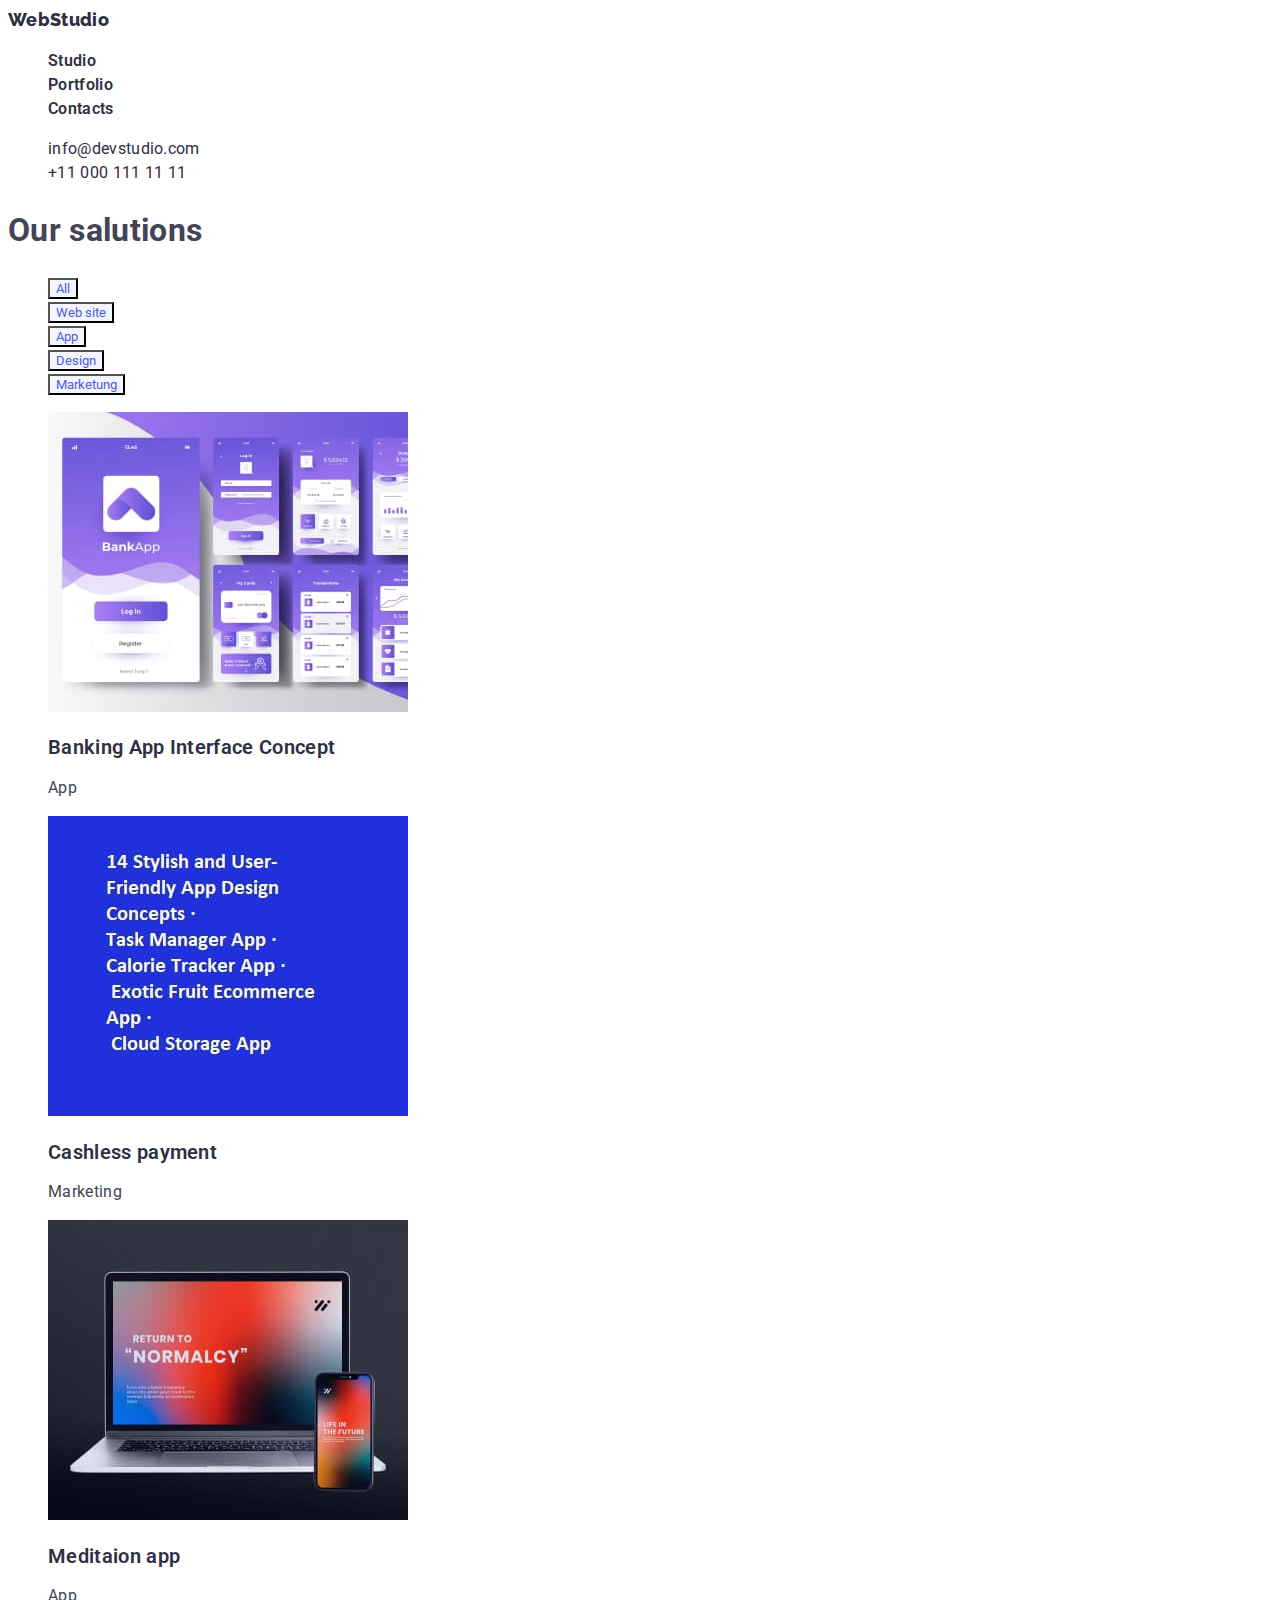
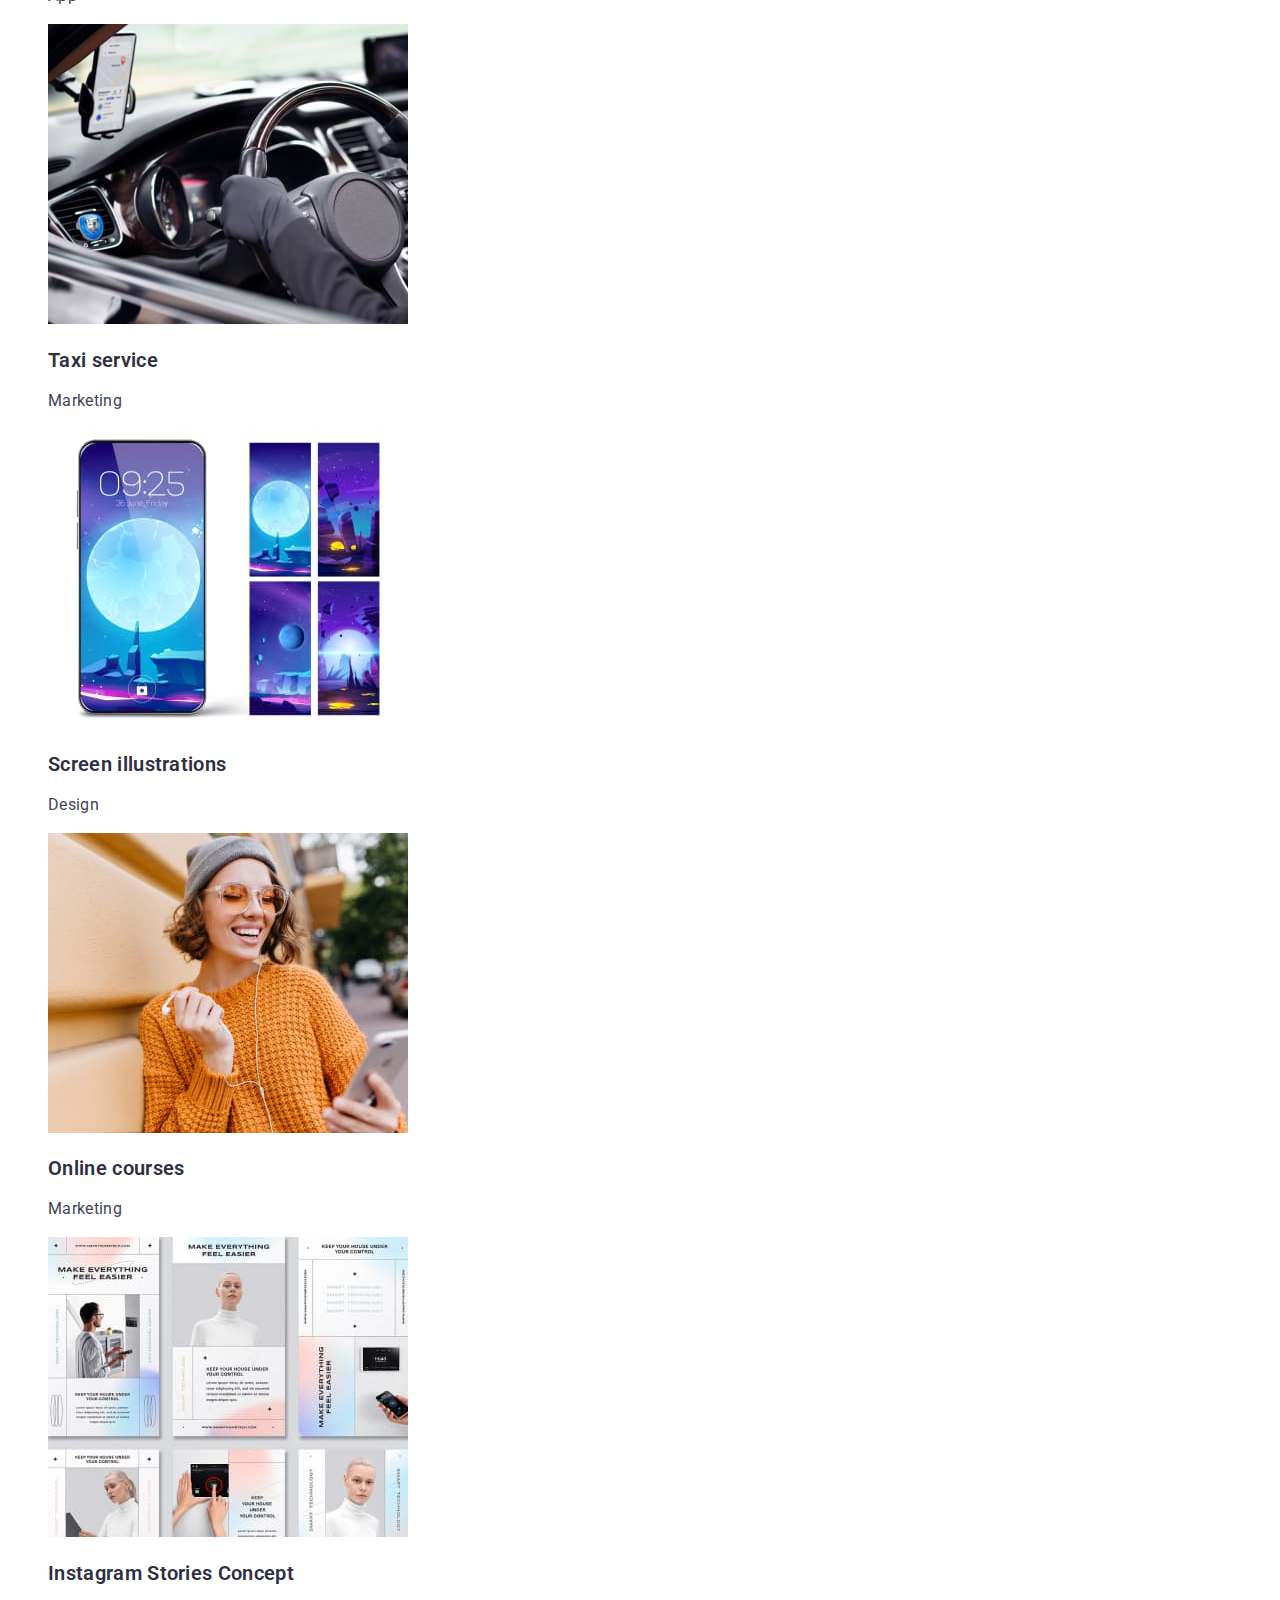
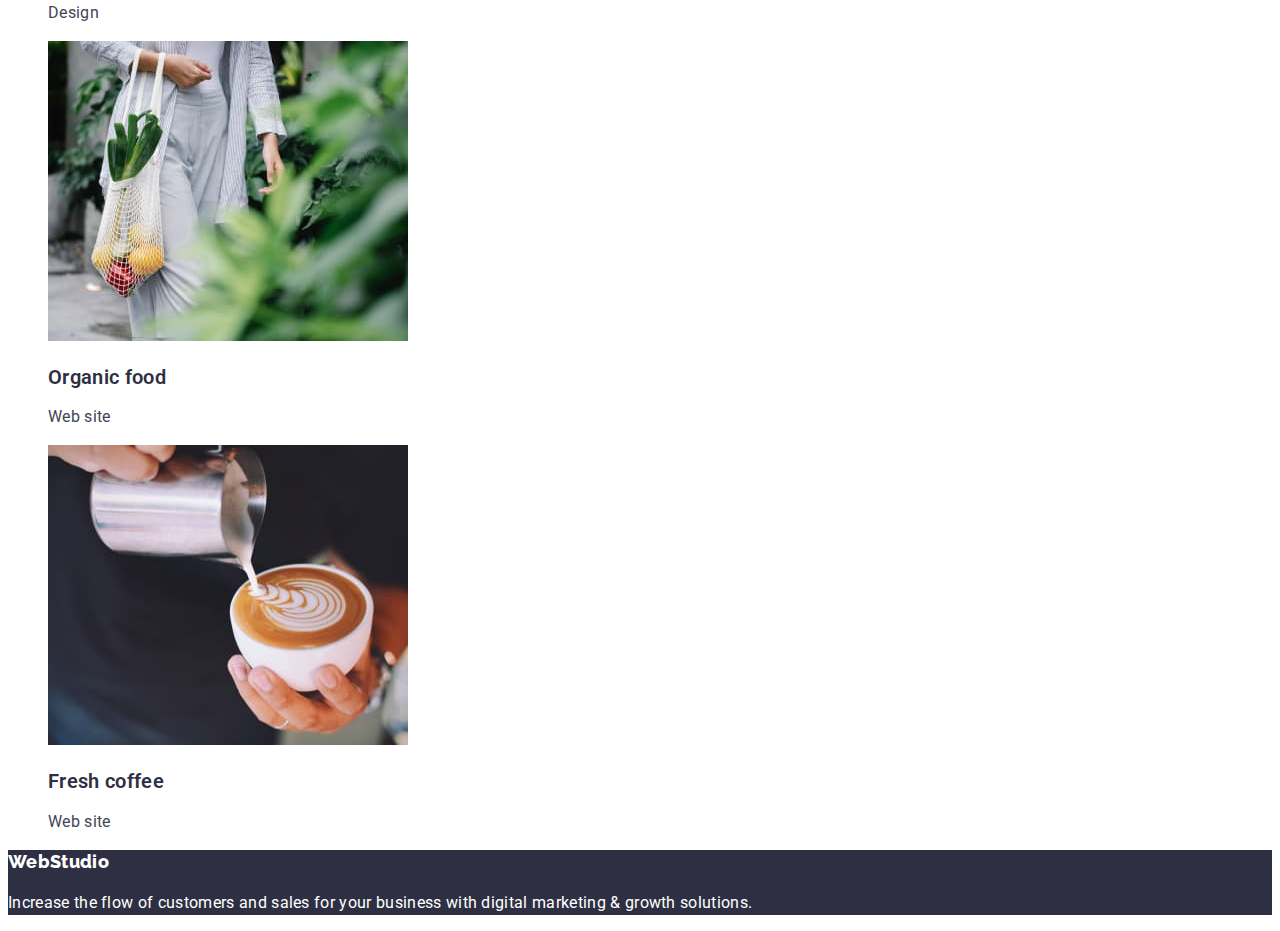
==== portfolio.html @ 0608b39d "Зробив виправлення" ====
<!DOCTYPE html>
<html lang="en">
  <head>
    <meta charset="UTF-8" />
    <meta http-equiv="X-UA-Compatible" content="IE=edge" />
    <meta name="viewport" content="width=device-width, initial-scale=1.0" />
    <link
      href="https://fonts.googleapis.com/css2?family=Raleway:wght@700&family=Roboto:ital,wght@0,400;0,500;0,900;1,700&display=swap"
      rel="stylesheet"
    />
    <link href="css/styles.css" rel="stylesheet" />
    <title>Portfolio</title>
  </head>
  <body>
    <header>
      <nav>
        <a href="index.html" class="logo">WebStudio</a>
        <ul class="navigation">
          <li><a href="index.html" class="navigation-link">Studio</a></li>
          <li>
            <a href="portfolio.html" class="navigation-link">Portfolio</a>
          </li>
          <li><a href="#" class="navigation-link">Contacts</a></li>
        </ul>
      </nav>
      <ul class="contact">
        <li>
          <a href="mailto:info@devstudio.com" class="contact-link"
            >info@devstudio.com</a
          >
        </li>
        <li>
          <a href="tel:+110001111111" class="contact-link">+11 000 111 11 11</a>
        </li>
      </ul>
    </header>
    <main>
      <h1 class="secondary-title">Our salutions</h1>
      <ul>
        <li><button type="button">All</button></li>
        <li><button type="button">Web site</button></li>
        <li><button type="button">App</button></li>
        <li><button type="button">Design</button></li>
        <li><button type="button">Marketung</button></li>
      </ul>
      <ul>
        <li>
          <img
            src="images/solutions/banking-app.jpg"
            alt="Banking app"
            width="360"
            height="300"
          />
          <h2 class="card-sections">Banking App Interface Concept</h2>
          <p>App</p>
        </li>
        <li>
          <img
            src="images/solutions/cashless-payment.jpg"
            alt="Cashless payment"
            width="360"
            height="300"
          />
          <h2 class="card-sections">Cashless payment</h2>
          <p>Marketing</p>
        </li>
        <li>
          <img
            src="images/solutions/meditaion-app.jpg"
            alt="Meditaion app"
            width="360"
            height="300"
          />
          <h2 class="card-sections">Meditaion app</h2>
          <p>App</p>
        </li>
        <li>
          <img
            src="images/solutions/taxi-service.jpg"
            alt="Taxi service"
            width="360"
            height="300"
          />
          <h2 class="card-sections">Taxi service</h2>
          <p>Marketing</p>
        </li>
        <li>
          <img
            src="images/solutions/screen-illustrations.jpg"
            alt="Screen illustrations"
            width="360"
            height="300"
          />
          <h2 class="card-sections">Screen illustrations</h2>
          <p>Design</p>
        </li>
        <li>
          <img
            src="images/solutions/online-courses.jpg"
            alt="Online courses"
            width="360"
            height="300"
          />
          <h2 class="card-sections">Online courses</h2>
          <p>Marketing</p>
        </li>
        <li>
          <img
            src="images/solutions/instagram-stories.jpg"
            alt="Instagram stories"
            width="360"
            height="300"
          />
          <h2 class="card-sections">Instagram Stories Concept</h2>
          <p>Design</p>
        </li>
        <li>
          <img
            src="images/solutions/organic-food.jpg"
            alt="Organic food"
            width="360"
            height="300"
          />
          <h2 class="card-sections">Organic food</h2>
          <p>Web site</p>
        </li>
        <li>
          <img
            src="images/solutions/fresh-coffee.jpg"
            alt="Fresh coffee"
            width="360"
            height="300"
          />
          <h2 class="card-sections">Fresh coffee</h2>
          <p>Web site</p>
        </li>
      </ul>

      <footer class="footer">
        <a href="index.html" class="logo-footer">WebStudio</a>
        <p class="text-footer">
          Increase the flow of customers and sales for your business with
          digital marketing & growth solutions.
        </p>
      </footer>
    </main>
  </body>
</html>
---- css/styles.css ----
:root {
  --body-text: #434455;
  --dark-color: #2e2f42;
  --active-color: #4d5ae5;
  --light-background: #f4f4fd;
  --white-color: #fff;
}

/*- - - - - - -*/

body {
  font-family: "Roboto", sans-serif;
  font-weight: 400;
  font-size: 16px;
  line-height: 1.5;
  letter-spacing: 0.02em;
  color: var(--body-text);
  background-color: var(--white-color);
  
}
ul {
  list-style: none;
}
button {
  font-family: inherit;
  cursor: pointer;
  background-color: var(--light-background);
  color: var(--active-color);
}
button:hover,
button:focus,
button:active {
  background-color: var(--active-color);
  color: var(--light-background);
}
/*HEADER*/

.logo {
  font-family: "Raleway";
  font-weight: 800;
  font-size: 18px;
  line-height: 1.3;
  color: var(--dark-color);
  text-decoration: none;
}
.logo:active,
.logo:focus,
.logo:hover {
  color: var(--active-color);
}

.navigation {
}

.navigation-link {
  font-weight: 600;
  font-size: 16px;
  line-height: 1.5;
  color: var(--dark-color);
  text-decoration: none;
}
.navigation-link:hover,
.navigation-link:focus,
.navigation-link:active {
  color: var(--active-color);
}

.contact {
}
.contact-link {
  font-weight: 400;
  font-size: 16px;
  line-height: 1.5;
  color: var(--dark-color);
  text-decoration: none;
}
.contact-link:active,
.contact-link:focus,
.contact-link:hover {
  color: var(--active-color);
}

/*SECTION 1/1*/

.main {
  background-color: var(--dark-color);
}
.hero-title {
  font-weight: 600;
  font-size: 56px;
  line-height: 1.07;
  color: var(--white-color);
}

/*SECTION 2/1*/

.principle {
}
.principle-title {
  font-weight: 600;
  font-size: 20px;
  line-height: 1.2;
  color: var(--dark-color);
}
.offers-title {
  font-weight: 600;
  font-size: 36px;
  line-height: 1.1;
  color: var(--dark-color);
}

/*SECTION 3/1*/
.team-style{
  background-color:var(--light-background) ;
}
.team {
  font-weight: 600;
  font-size: 36px;
  line-height: 1.1;
  color: var(--dark-color);
}
.team-title {
  font-weight: 600;
  font-size: 20px;
  line-height: 1.2;
  color: var(--dark-color);
}

/*- - - - - -*/

/* SECTION 2/2*/

.card-sections {
  font-weight: 600;
  font-size: 20px;
  line-height: 1.2;
  color: var(--dark-color);
}

/*FOOTER*/

.footer {
  background-color: var(--dark-color);
}
.logo-footer {
  font-family: "Raleway";
  font-weight: 800;
  font-size: 18px;
  line-height: 1.3;
  color: var(--white-color);
  text-decoration: none;
}
.logo-footer:active,
.logo-footer:hover,
.logo-footer:focus {
  color: var(--active-color);
}
.text-footer {
  color: var(--white-color);
}
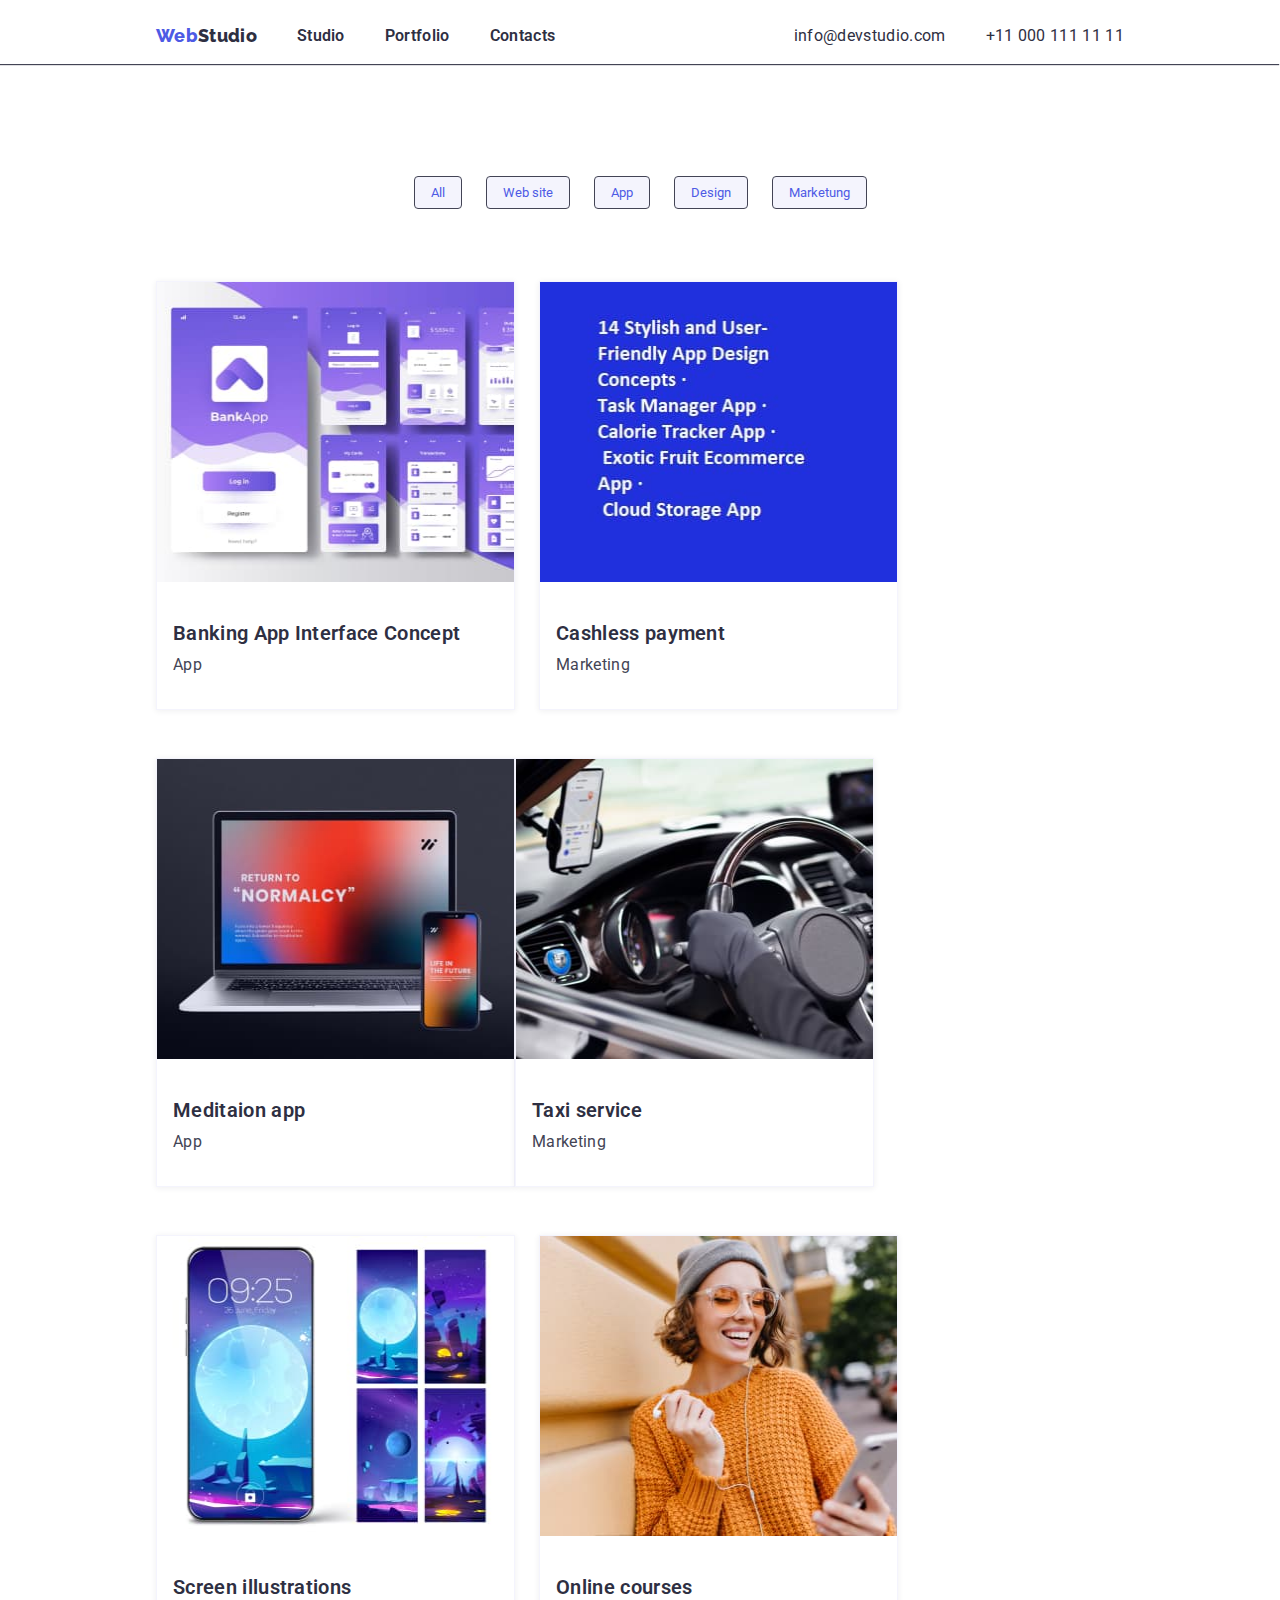
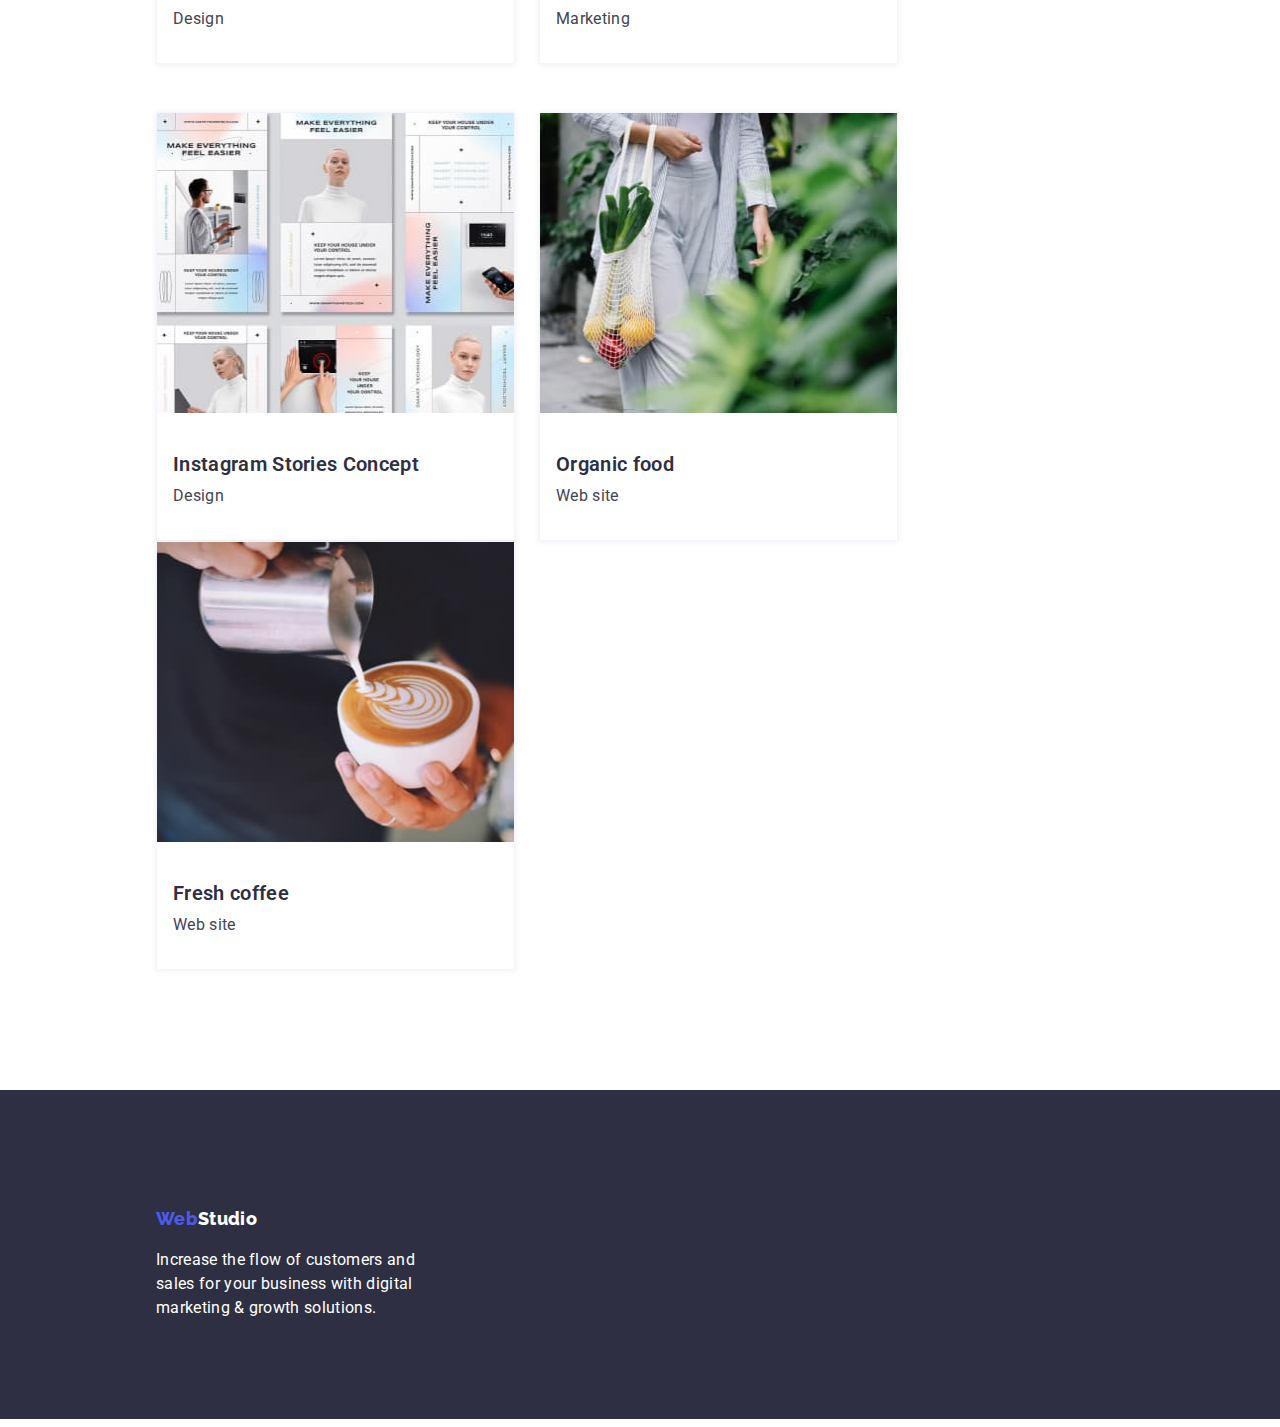
==== commit 21a41094: "На проверку(доделать)" ====
--- a/portfolio.html
+++ b/portfolio.html
@@ -4,6 +4,7 @@
     <meta charset="UTF-8" />
     <meta http-equiv="X-UA-Compatible" content="IE=edge" />
     <meta name="viewport" content="width=device-width, initial-scale=1.0" />
+    <link rel="stylesheet" href="https://cdnjs.cloudflare.com/ajax/libs/modern-normalize/1.1.0/modern-normalize.min.css" integrity="sha512-wpPYUAdjBVSE4KJnH1VR1HeZfpl1ub8YT/NKx4PuQ5NmX2tKuGu6U/JRp5y+Y8XG2tV+wKQpNHVUX03MfMFn9Q==" crossorigin="anonymous" referrerpolicy="no-referrer" />
     <link
       href="https://fonts.googleapis.com/css2?family=Raleway:wght@700&family=Roboto:ital,wght@0,400;0,500;0,900;1,700&display=swap"
       rel="stylesheet"
@@ -12,137 +13,181 @@
     <title>Portfolio</title>
   </head>
   <body>
-    <header>
-      <nav>
-        <a href="index.html" class="logo">WebStudio</a>
-        <ul class="navigation">
-          <li><a href="index.html" class="navigation-link">Studio</a></li>
-          <li>
-            <a href="portfolio.html" class="navigation-link">Portfolio</a>
+    
+      <header class="header">
+        <nav class="main-nav">
+          <a href="index.html" class="logo"
+            ><span class="logo-style">Web</span>Studio</a
+          >
+
+          <ul class="navigation">
+            <li class="item">
+              <a href="index.html" class="navigation-link">Studio</a>
+            </li>
+            <li class="item">
+              <a href="portfolio.html" class="navigation-link">Portfolio</a>
+            </li>
+            <li class="item">
+              <a href="#" class="navigation-link">Contacts</a>
+            </li>
+          </ul>
+        </nav>
+        <ul class="contact">
+          <li class="contact-item">
+            <a href="mailto:info@devstudio.com" class="contact-link"
+              >info@devstudio.com</a
+            >
           </li>
-          <li><a href="#" class="navigation-link">Contacts</a></li>
+          <li class="contact-item">
+            <a href="tel:+110001111111" class="contact-link"
+              >+11 000 111 11 11</a
+            >
+          </li>
         </ul>
-      </nav>
-      <ul class="contact">
-        <li>
-          <a href="mailto:info@devstudio.com" class="contact-link"
-            >info@devstudio.com</a
+      </header>
+
+      <main class="secondary-main">
+        <h1 class="hidden">Our salutions</h1>
+
+        <ul class="main-button">
+          <li class="btn-item">
+            <button type="button" class="btn">All</button>
+          </li>
+          <li class="btn-item">
+            <button type="button" class="btn">Web site</button>
+          </li>
+          <li class="btn-item">
+            <button type="button" class="btn">App</button>
+          </li>
+          <li class="btn-item">
+            <button type="button" class="btn">Design</button>
+          </li>
+          <li class="btn-item">
+            <button type="button" class="btn">Marketung</button>
+          </li>
+        </ul>
+
+        <ul class="main-list">
+          <li class="cards">
+            <img
+              src="images/solutions/banking-app.jpg"
+              alt="Banking app"
+              width="357"
+              height="300"
+            />
+<div class="card-description">
+            <h2 class="card-sections">Banking App Interface Concept</h2>
+            <p class="card-text">App</p>
+</div>
+          </li>
+          <li class="cards">
+            <img
+              src="images/solutions/cashless-payment.jpg"
+              alt="Cashless payment"
+              width="357"
+              height="300"
+            />
+<div class="card-description">
+            <h2 class="card-sections">Cashless payment</h2>
+            <p class="card-text">Marketing</p>
+</div>
+          </li>
+          <li class="cards">
+            <img
+              src="images/solutions/meditaion-app.jpg"
+              alt="Meditaion app"
+              width="357"
+              height="300"
+            />
+<div class="card-description">
+            <h2 class="card-sections">Meditaion app</h2>
+            <p class="card-text">App</p>
+</div>
+          </li>
+          <li class="cards">
+            <img
+              src="images/solutions/taxi-service.jpg"
+              alt="Taxi service"
+              width="357"
+              height="300"
+            />
+<div class="card-description">
+            <h2 class="card-sections">Taxi service</h2>
+            <p class="card-text">Marketing</p>
+</div>
+          </li>
+          <li class="cards">
+            <img
+              src="images/solutions/screen-illustrations.jpg"
+              alt="Screen illustrations"
+              width="357"
+              height="300"
+            />
+<div class="card-description">
+            <h2 class="card-sections">Screen illustrations</h2>
+            <p class="card-text">Design</p>
+</div>
+          </li>
+          <li class="cards">
+            <img
+              src="images/solutions/online-courses.jpg"
+              alt="Online courses"
+              width="357"
+              height="300"
+            />
+<div class="card-description">
+            <h2 class="card-sections">Online courses</h2>
+            <p class="card-text">Marketing</p>
+</div>
+          </li>
+          <li class="cards">
+            <img
+              src="images/solutions/instagram-stories.jpg"
+              alt="Instagram stories"
+              width="357"
+              height="300"
+            />
+<div class="card-description">
+            <h2 class="card-sections">Instagram Stories Concept</h2>
+            <p class="card-text">Design</p>
+</div>
+          </li>
+          <li class="cards">
+            <img
+              src="images/solutions/organic-food.jpg"
+              alt="Organic food"
+              width="357"
+              height="300"
+            />
+<div class="card-description">
+            <h2 class="card-sections">Organic food</h2>
+            <p class="card-text">Web site</p>
+</div>
+          </li>
+          <li class="cards">
+            <img
+              src="images/solutions/fresh-coffee.jpg"
+              alt="Fresh coffee"
+              width="357"
+              height="300"
+            />
+            <div class="card-description">
+            <h2 class="card-sections">Fresh coffee</h2>
+            <p class="card-text">Web site</p>
+            </div>
+          </li>
+        </ul>
+      </main>
+        <footer class="footer">
+          <a href="index.html" class="logo-footer"
+            ><span class="logo-style">Web</span>Studio</a
           >
-        </li>
-        <li>
-          <a href="tel:+110001111111" class="contact-link">+11 000 111 11 11</a>
-        </li>
-      </ul>
-    </header>
-    <main>
-      <h1 class="secondary-title">Our salutions</h1>
-      <ul>
-        <li><button type="button">All</button></li>
-        <li><button type="button">Web site</button></li>
-        <li><button type="button">App</button></li>
-        <li><button type="button">Design</button></li>
-        <li><button type="button">Marketung</button></li>
-      </ul>
-      <ul>
-        <li>
-          <img
-            src="images/solutions/banking-app.jpg"
-            alt="Banking app"
-            width="360"
-            height="300"
-          />
-          <h2 class="card-sections">Banking App Interface Concept</h2>
-          <p>App</p>
-        </li>
-        <li>
-          <img
-            src="images/solutions/cashless-payment.jpg"
-            alt="Cashless payment"
-            width="360"
-            height="300"
-          />
-          <h2 class="card-sections">Cashless payment</h2>
-          <p>Marketing</p>
-        </li>
-        <li>
-          <img
-            src="images/solutions/meditaion-app.jpg"
-            alt="Meditaion app"
-            width="360"
-            height="300"
-          />
-          <h2 class="card-sections">Meditaion app</h2>
-          <p>App</p>
-        </li>
-        <li>
-          <img
-            src="images/solutions/taxi-service.jpg"
-            alt="Taxi service"
-            width="360"
-            height="300"
-          />
-          <h2 class="card-sections">Taxi service</h2>
-          <p>Marketing</p>
-        </li>
-        <li>
-          <img
-            src="images/solutions/screen-illustrations.jpg"
-            alt="Screen illustrations"
-            width="360"
-            height="300"
-          />
-          <h2 class="card-sections">Screen illustrations</h2>
-          <p>Design</p>
-        </li>
-        <li>
-          <img
-            src="images/solutions/online-courses.jpg"
-            alt="Online courses"
-            width="360"
-            height="300"
-          />
-          <h2 class="card-sections">Online courses</h2>
-          <p>Marketing</p>
-        </li>
-        <li>
-          <img
-            src="images/solutions/instagram-stories.jpg"
-            alt="Instagram stories"
-            width="360"
-            height="300"
-          />
-          <h2 class="card-sections">Instagram Stories Concept</h2>
-          <p>Design</p>
-        </li>
-        <li>
-          <img
-            src="images/solutions/organic-food.jpg"
-            alt="Organic food"
-            width="360"
-            height="300"
-          />
-          <h2 class="card-sections">Organic food</h2>
-          <p>Web site</p>
-        </li>
-        <li>
-          <img
-            src="images/solutions/fresh-coffee.jpg"
-            alt="Fresh coffee"
-            width="360"
-            height="300"
-          />
-          <h2 class="card-sections">Fresh coffee</h2>
-          <p>Web site</p>
-        </li>
-      </ul>
-
-      <footer class="footer">
-        <a href="index.html" class="logo-footer">WebStudio</a>
-        <p class="text-footer">
-          Increase the flow of customers and sales for your business with
-          digital marketing & growth solutions.
-        </p>
-      </footer>
-    </main>
+          <p class="text-footer">
+            Increase the flow of customers and sales for your business with
+            digital marketing & growth solutions.
+          </p>
+        </footer>
+     
+    
   </body>
 </html>
--- a/css/styles.css
+++ b/css/styles.css
@@ -7,8 +7,12 @@
 }
 
 /*- - - - - - -*/
+.main-container {
+}
 
 body {
+  margin-left: auto;
+  margin-right: auto;
   font-family: "Roboto", sans-serif;
   font-weight: 400;
   font-size: 16px;
@@ -16,7 +20,7 @@
   letter-spacing: 0.02em;
   color: var(--body-text);
   background-color: var(--white-color);
-  
+  max-width: 1440px;
 }
 ul {
   list-style: none;
@@ -34,6 +38,17 @@
   color: var(--light-background);
 }
 /*HEADER*/
+.header {
+  display: flex;
+  align-items: center;
+  padding-left: 156px;
+  padding-right: 156px;
+  margin: 0;
+  box-shadow: -1px 1px 1px var(--body-text);
+}
+.header-main {
+  display: flex;
+}
 
 .logo {
   font-family: "Raleway";
@@ -48,8 +63,19 @@
 .logo:hover {
   color: var(--active-color);
 }
-
+.logo-style {
+  color: var(--active-color);
+}
 .navigation {
+  display: flex;
+}
+.navigation .item + .item {
+  margin-left: 40px;
+}
+
+.main-nav {
+  display: flex;
+  align-items: center;
 }
 
 .navigation-link {
@@ -66,7 +92,13 @@
 }
 
 .contact {
-}
+  display: flex;
+  margin-left: auto;
+}
+.contact .contact-item + .contact-item {
+  margin-left: 40px;
+}
+
 .contact-link {
   font-weight: 400;
   font-size: 16px;
@@ -83,6 +115,7 @@
 /*SECTION 1/1*/
 
 .main {
+  padding: 192px 465px;
   background-color: var(--dark-color);
 }
 .hero-title {
@@ -90,11 +123,44 @@
   font-size: 56px;
   line-height: 1.07;
   color: var(--white-color);
+  text-align: center;
+  margin-bottom: 48px;
+  margin-top: 0;
+  text-transform: capitalize;
+}
+.hero-button {
+  padding: 16px 32px;
+  font-weight: 600;
+  font-size: 16px;
+  line-height: 1.19;
+  border-radius: 4px;
+  gap: 10px;
+  display: flex;
+  margin-left: auto;
+  margin-right: auto;
 }
 
 /*SECTION 2/1*/
-
+.item-principle {
+  padding-top: 120px;
+  padding-right: 156px;
+  padding-left: 156px;
+  margin: 0;
+}
+.principle .principle-style + .principle-style {
+  margin-left: 24px;
+}
 .principle {
+  display: flex;
+  padding-left: 0;
+  margin-top: 0;
+  margin-bottom: 0;
+}
+.hidden {
+  display: none;
+}
+.principle-style {
+  max-width: 264px;
 }
 .principle-title {
   font-weight: 600;
@@ -102,44 +168,148 @@
   line-height: 1.2;
   color: var(--dark-color);
 }
+
+.offers {
+  padding-top: 120px;
+  padding-left: 156px;
+  padding-right: 156px;
+  padding-bottom: 120px;
+  margin: 0;
+}
 .offers-title {
   font-weight: 600;
   font-size: 36px;
   line-height: 1.1;
   color: var(--dark-color);
+  text-align: center;
+  margin-bottom: 72px;
+  margin-top: 0;
+  text-transform: capitalize;
+}
+.offers-style {
+  display: flex;
+  padding-left: 0;
+  margin-top: 0;
+  margin-bottom: 0;
+}
+.offers-style .offer + .offer {
+  margin-left: 24px;
 }
 
 /*SECTION 3/1*/
-.team-style{
-  background-color:var(--light-background) ;
+.team-style {
+  padding: 120px 156px;
+  background-color: var(--light-background);
 }
 .team {
   font-weight: 600;
   font-size: 36px;
   line-height: 1.1;
   color: var(--dark-color);
+  text-align: center;
+  margin-bottom: 72px;
+  text-transform: capitalize;
 }
 .team-title {
   font-weight: 600;
   font-size: 20px;
   line-height: 1.2;
   color: var(--dark-color);
-}
-
+  margin: 0;
+  text-align: center;
+}
+.team-container {
+  display: flex;
+  padding-left: 0;
+}
+.team-container .members + .members {
+  margin-left: 24px;
+}
+.members {
+  background-color: var(--white-color);
+}
+.main-team {
+  margin: 0;
+  text-align: center;
+  margin-top: 8px;
+}
+.team-description {
+  padding: 32px 58px;
+}
+.photo{
+  border: 1px solid #000000;
+filter: drop-shadow(0px 4px 4px rgba(0, 0, 0, 0.25));
+}
 /*- - - - - -*/
 
 /* SECTION 2/2*/
+.secondary-main {
+  margin: 0;
+  padding-top: 96px;
+  padding-bottom: 120px;
+  padding-left: 156px;
+  padding-right: 156px;
+}
+
+.main-button {
+  display: flex;
+  flex-direction: row;
+  margin-bottom: 72px;
+  padding-left: 0;
+  justify-content: center;
+}
+
+.main-button .btn-item + .btn-item {
+  margin-left: 24px;
+}
+
+.btn {
+  padding: 8px 16px;
+  border-radius: 4px;
+  border: 1px solid var(--body-text);
+}
+
+.main-list {
+  display: flex;
+  flex-wrap: wrap;
+  padding-left: 0;
+  margin: 0;
+}
+.cards {
+  margin-right: 24px;
+  margin-bottom: 48px;
+  border: 0.5px solid #f4f4fd;
+  box-shadow: 0px 1px 6px rgba(46, 47, 66, 0.08);
+  background-color: var(--white-color);
+}
+.cards:nth-child(3n) {
+  margin-right: 0;
+}
+.cards:nth-last-child(-n + 3) {
+  margin-bottom: 0;
+}
 
 .card-sections {
   font-weight: 600;
   font-size: 20px;
   line-height: 1.2;
   color: var(--dark-color);
+  margin: 0;
+}
+.card-text {
+  margin: 0;
+  margin-top: 8px;
+}
+.card-description {
+  padding-top: 32px;
+  padding-left: 16px;
+  padding-bottom: 32px;
 }
 
 /*FOOTER*/
 
 .footer {
+  padding: 117px 774px 83px 156px;
   background-color: var(--dark-color);
 }
 .logo-footer {
@@ -157,4 +327,6 @@
 }
 .text-footer {
   color: var(--white-color);
-}
+  display: block;
+  max-width: 264px;
+}
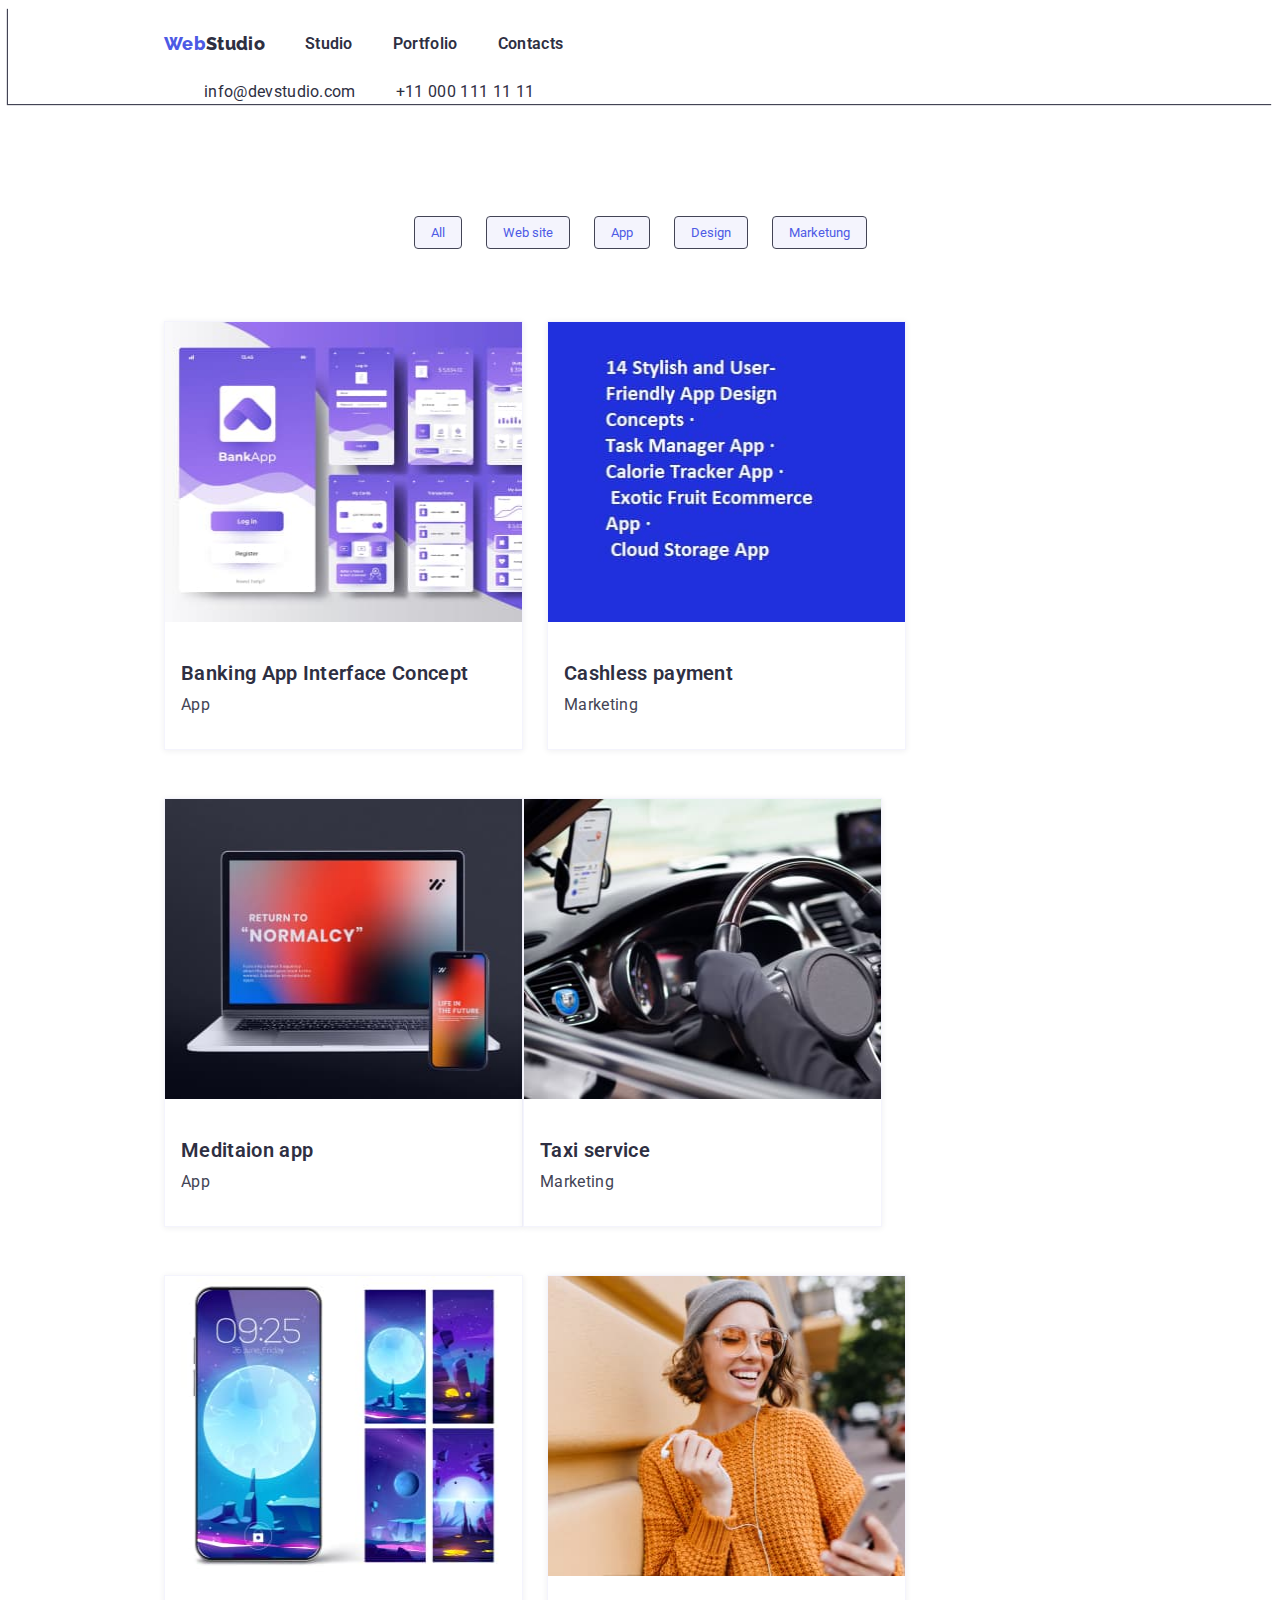
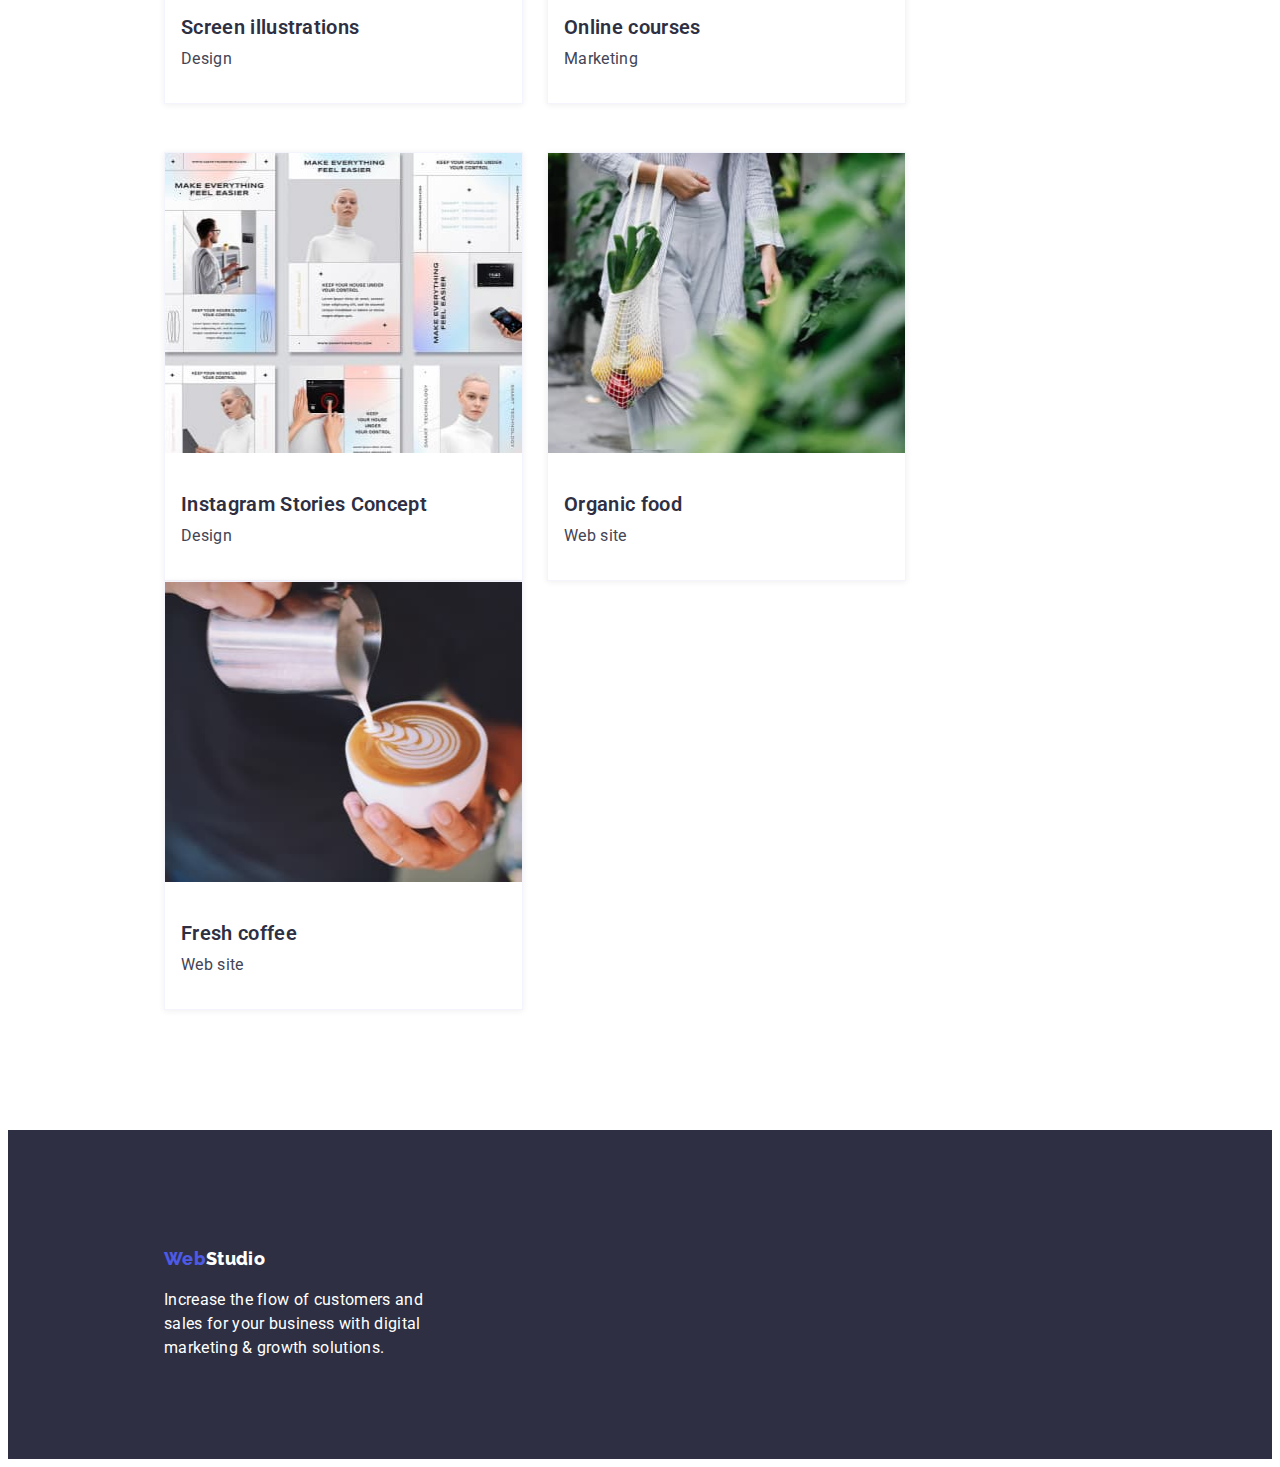
==== commit 564dc1ed: "Где моя ошибка?" ====
--- a/portfolio.html
+++ b/portfolio.html
@@ -16,9 +16,8 @@
     
       <header class="header">
         <nav class="main-nav">
-          <a href="index.html" class="logo"
-            ><span class="logo-style">Web</span>Studio</a
-          >
+          <a href="index.html" class="logo">
+            <span class="logo-style">Web</span>Studio</a>
 
           <ul class="navigation">
             <li class="item">
--- a/css/styles.css
+++ b/css/styles.css
@@ -7,12 +7,14 @@
 }
 
 /*- - - - - - -*/
-.main-container {
+.container {
+  width: 1158px;
+  margin: 0 auto;
+  padding: 0 15px;
+
 }
 
 body {
-  margin-left: auto;
-  margin-right: auto;
   font-family: "Roboto", sans-serif;
   font-weight: 400;
   font-size: 16px;
@@ -20,7 +22,7 @@
   letter-spacing: 0.02em;
   color: var(--body-text);
   background-color: var(--white-color);
-  max-width: 1440px;
+ 
 }
 ul {
   list-style: none;
@@ -39,8 +41,8 @@
 }
 /*HEADER*/
 .header {
-  display: flex;
-  align-items: center;
+  /*display: flex;
+  align-items: center;*/
   padding-left: 156px;
   padding-right: 156px;
   margin: 0;
@@ -48,6 +50,7 @@
 }
 .header-main {
   display: flex;
+  align-items: center;
 }
 
 .logo {
@@ -58,16 +61,20 @@
   color: var(--dark-color);
   text-decoration: none;
 }
+
 .logo:active,
 .logo:focus,
 .logo:hover {
   color: var(--active-color);
 }
+
 .logo-style {
   color: var(--active-color);
 }
 .navigation {
   display: flex;
+  margin-top: 0;
+  margin-bottom: 0;
 }
 .navigation .item + .item {
   margin-left: 40px;
@@ -76,6 +83,8 @@
 .main-nav {
   display: flex;
   align-items: center;
+ padding-top: 24px;
+  padding-bottom: 24px;
 }
 
 .navigation-link {
@@ -84,6 +93,8 @@
   line-height: 1.5;
   color: var(--dark-color);
   text-decoration: none;
+  padding-bottom: 24px;
+  padding-top: 24px;
 }
 .navigation-link:hover,
 .navigation-link:focus,
@@ -94,6 +105,8 @@
 .contact {
   display: flex;
   margin-left: auto;
+  margin-top: 0;
+  margin-bottom: 0;
 }
 .contact .contact-item + .contact-item {
   margin-left: 40px;
@@ -105,6 +118,8 @@
   line-height: 1.5;
   color: var(--dark-color);
   text-decoration: none;
+  padding-bottom: 24px;
+  padding-top: 24px;
 }
 .contact-link:active,
 .contact-link:focus,
@@ -115,7 +130,7 @@
 /*SECTION 1/1*/
 
 .main {
-  padding: 192px 465px;
+  padding: 192px 474px;
   background-color: var(--dark-color);
 }
 .hero-title {
@@ -138,8 +153,15 @@
   display: flex;
   margin-left: auto;
   margin-right: auto;
-}
-
+  box-shadow: 0px 4px 4px rgba(0, 0, 0, 0.15);
+  background-color: var(--active-color);
+  color: var(--white-color);
+}
+.hero-button:hover,
+.hero-button:focus{
+  background-color: var(--white-color);
+  color: var(--active-color);
+}
 /*SECTION 2/1*/
 .item-principle {
   padding-top: 120px;
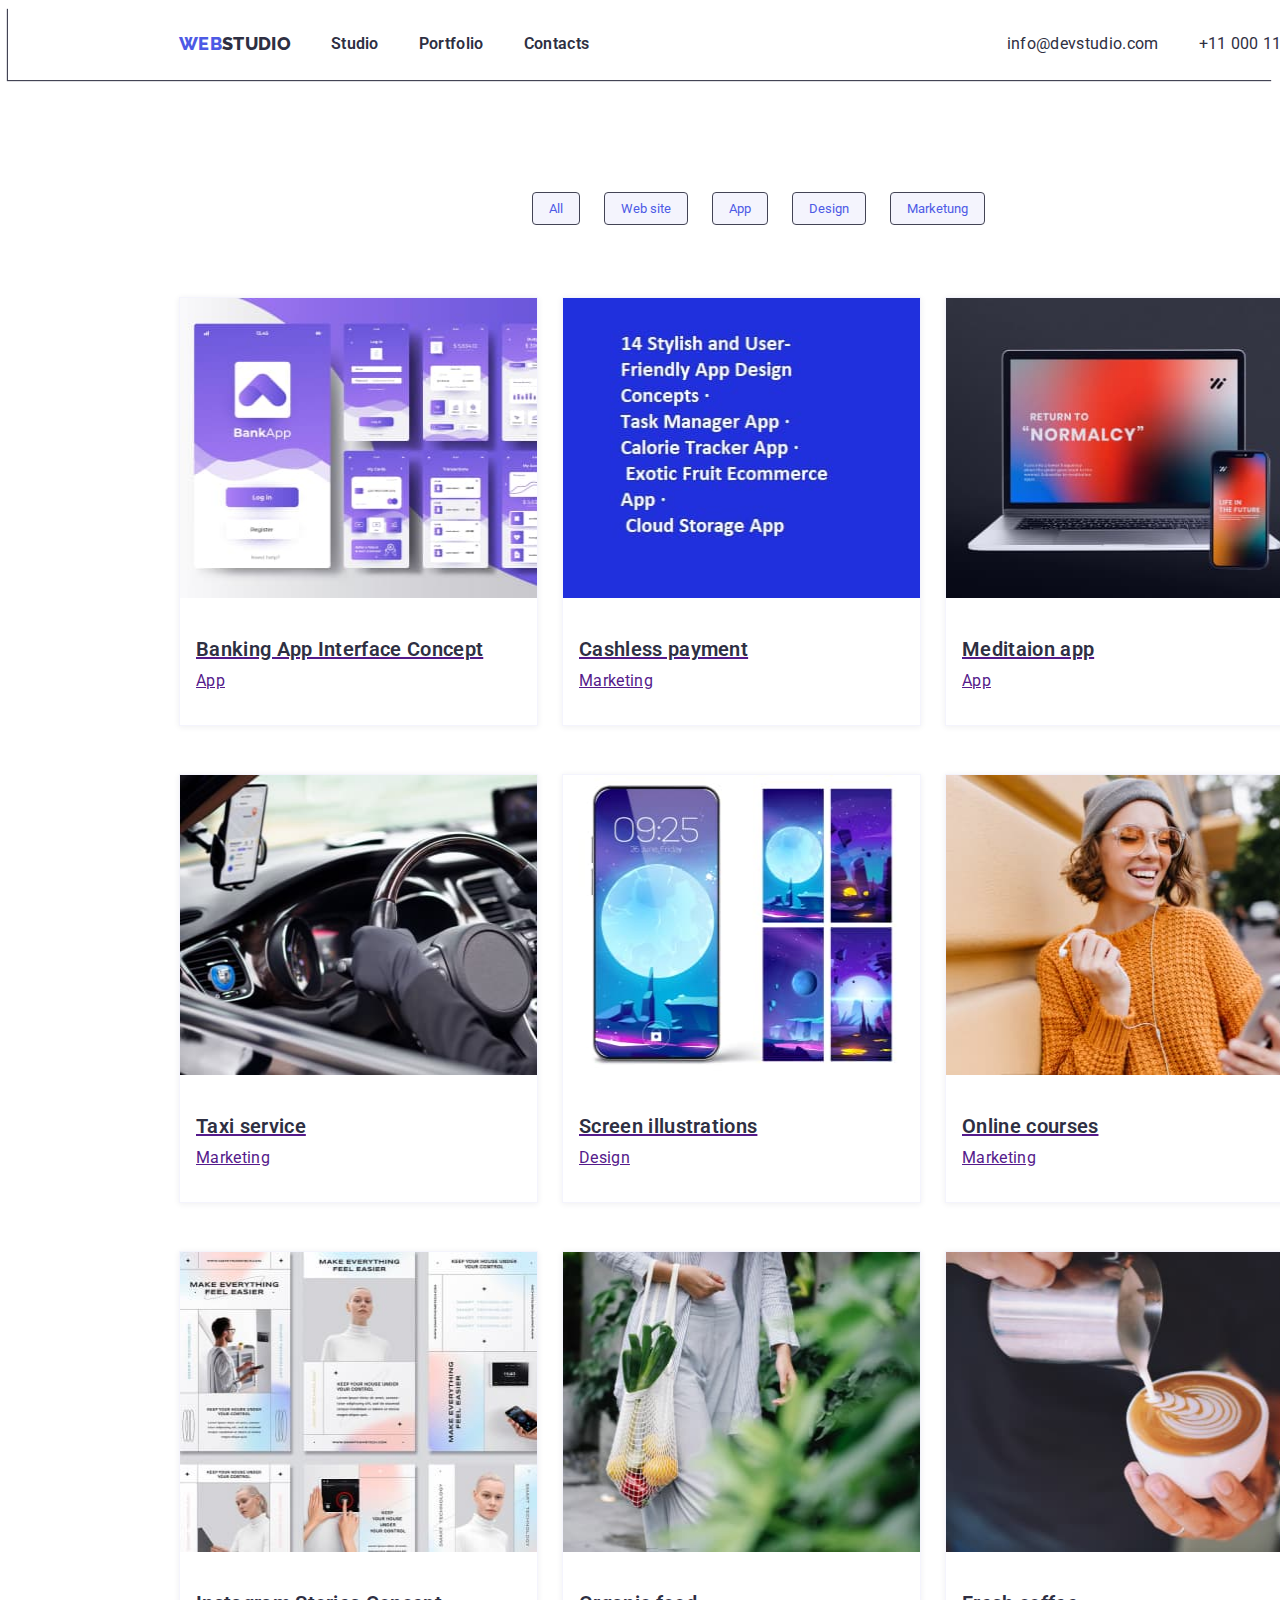
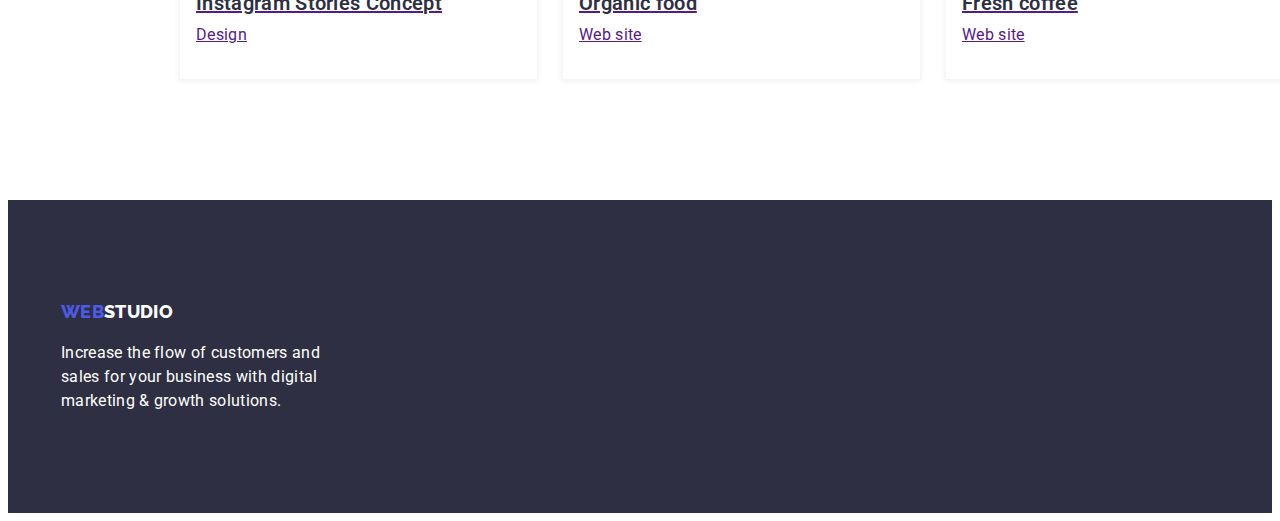
==== commit 56e33810: "Доработка 25.12" ====
--- a/portfolio.html
+++ b/portfolio.html
@@ -4,7 +4,13 @@
     <meta charset="UTF-8" />
     <meta http-equiv="X-UA-Compatible" content="IE=edge" />
     <meta name="viewport" content="width=device-width, initial-scale=1.0" />
-    <link rel="stylesheet" href="https://cdnjs.cloudflare.com/ajax/libs/modern-normalize/1.1.0/modern-normalize.min.css" integrity="sha512-wpPYUAdjBVSE4KJnH1VR1HeZfpl1ub8YT/NKx4PuQ5NmX2tKuGu6U/JRp5y+Y8XG2tV+wKQpNHVUX03MfMFn9Q==" crossorigin="anonymous" referrerpolicy="no-referrer" />
+    <link
+      rel="stylesheet"
+      href="https://cdnjs.cloudflare.com/ajax/libs/modern-normalize/1.1.0/modern-normalize.min.css"
+      integrity="sha512-wpPYUAdjBVSE4KJnH1VR1HeZfpl1ub8YT/NKx4PuQ5NmX2tKuGu6U/JRp5y+Y8XG2tV+wKQpNHVUX03MfMFn9Q=="
+      crossorigin="anonymous"
+      referrerpolicy="no-referrer"
+    />
     <link
       href="https://fonts.googleapis.com/css2?family=Raleway:wght@700&family=Roboto:ital,wght@0,400;0,500;0,900;1,700&display=swap"
       rel="stylesheet"
@@ -13,157 +19,176 @@
     <title>Portfolio</title>
   </head>
   <body>
-    
-      <header class="header">
-        <nav class="main-nav">
-          <a href="index.html" class="logo">
-            <span class="logo-style">Web</span>Studio</a>
-
-          <ul class="navigation">
-            <li class="item">
-              <a href="index.html" class="navigation-link">Studio</a>
-            </li>
-            <li class="item">
-              <a href="portfolio.html" class="navigation-link">Portfolio</a>
-            </li>
-            <li class="item">
-              <a href="#" class="navigation-link">Contacts</a>
-            </li>
-          </ul>
-        </nav>
-        <ul class="contact">
-          <li class="contact-item">
-            <a href="mailto:info@devstudio.com" class="contact-link"
-              >info@devstudio.com</a
-            >
+    <header class="header">
+      <div class="container header-main">
+      <nav class="main-nav">
+        <a href="index.html" class="logo">
+          <span class="logo-style">Web</span>Studio</a>
+        
+
+        <ul class="navigation">
+          <li class="item">
+            <a href="index.html" class="navigation-link">Studio</a>
           </li>
-          <li class="contact-item">
-            <a href="tel:+110001111111" class="contact-link"
-              >+11 000 111 11 11</a
-            >
+          <li class="item">
+            <a href="portfolio.html" class="navigation-link">Portfolio</a>
+          </li>
+          <li class="item">
+            <a href="#" class="navigation-link">Contacts</a>
           </li>
         </ul>
-      </header>
-
-      <main class="secondary-main">
-        <h1 class="hidden">Our salutions</h1>
-
-        <ul class="main-button">
-          <li class="btn-item">
-            <button type="button" class="btn">All</button>
-          </li>
-          <li class="btn-item">
-            <button type="button" class="btn">Web site</button>
-          </li>
-          <li class="btn-item">
-            <button type="button" class="btn">App</button>
-          </li>
-          <li class="btn-item">
-            <button type="button" class="btn">Design</button>
-          </li>
-          <li class="btn-item">
-            <button type="button" class="btn">Marketung</button>
-          </li>
-        </ul>
-
-        <ul class="main-list">
-          <li class="cards">
+      </nav>
+      
+      <ul class="contact">
+        <li class="contact-item">
+          <a href="mailto:info@devstudio.com" class="contact-link"
+            >info@devstudio.com</a
+          >
+        </li>
+        <li class="contact-item">
+          <a href="tel:+110001111111" class="contact-link">+11 000 111 11 11</a>
+        </li>
+      </ul>
+    </div>
+    </header>
+
+    <main class="secondary-main">
+      <div class="container">
+      <h1 class="hidden">Our salutions</h1>
+
+      <ul class="main-button">
+        <li class="btn-item">
+          <button type="button" class="btn">All</button>
+        </li>
+        <li class="btn-item">
+          <button type="button" class="btn">Web site</button>
+        </li>
+        <li class="btn-item">
+          <button type="button" class="btn">App</button>
+        </li>
+        <li class="btn-item">
+          <button type="button" class="btn">Design</button>
+        </li>
+        <li class="btn-item">
+          <button type="button" class="btn">Marketung</button>
+        </li>
+      </ul>
+
+      <ul class="main-list">
+        <li class="cards">
+          <a href="">
             <img
               src="images/solutions/banking-app.jpg"
               alt="Banking app"
               width="357"
               height="300"
             />
-<div class="card-description">
-            <h2 class="card-sections">Banking App Interface Concept</h2>
-            <p class="card-text">App</p>
-</div>
-          </li>
-          <li class="cards">
+            <div class="card-description">
+              <h2 class="card-sections">Banking App Interface Concept</h2>
+              <p class="card-text">App</p>
+            </div>
+          </a>
+        </li>
+        <li class="cards">
+          <a href="">
             <img
               src="images/solutions/cashless-payment.jpg"
               alt="Cashless payment"
               width="357"
               height="300"
             />
-<div class="card-description">
-            <h2 class="card-sections">Cashless payment</h2>
-            <p class="card-text">Marketing</p>
-</div>
-          </li>
-          <li class="cards">
+            <div class="card-description">
+              <h2 class="card-sections">Cashless payment</h2>
+              <p class="card-text">Marketing</p>
+            </div>
+          </a>
+        </li>
+        <li class="cards">
+          <a href="">
             <img
               src="images/solutions/meditaion-app.jpg"
               alt="Meditaion app"
               width="357"
               height="300"
             />
-<div class="card-description">
-            <h2 class="card-sections">Meditaion app</h2>
-            <p class="card-text">App</p>
-</div>
-          </li>
-          <li class="cards">
+            <div class="card-description">
+              <h2 class="card-sections">Meditaion app</h2>
+              <p class="card-text">App</p>
+            </div>
+          </a>
+        </li>
+        <li class="cards">
+          <a href="">
             <img
               src="images/solutions/taxi-service.jpg"
               alt="Taxi service"
               width="357"
               height="300"
             />
-<div class="card-description">
-            <h2 class="card-sections">Taxi service</h2>
-            <p class="card-text">Marketing</p>
-</div>
-          </li>
-          <li class="cards">
+            <div class="card-description">
+              <h2 class="card-sections">Taxi service</h2>
+              <p class="card-text">Marketing</p>
+            </div>
+          </a>
+        </li>
+        <li class="cards">
+          <a href="">
             <img
               src="images/solutions/screen-illustrations.jpg"
               alt="Screen illustrations"
               width="357"
               height="300"
             />
-<div class="card-description">
-            <h2 class="card-sections">Screen illustrations</h2>
-            <p class="card-text">Design</p>
-</div>
-          </li>
-          <li class="cards">
+            <div class="card-description">
+              <h2 class="card-sections">Screen illustrations</h2>
+              <p class="card-text">Design</p>
+            </div>
+          </a>
+        </li>
+        <li class="cards">
+          <a href="">
             <img
               src="images/solutions/online-courses.jpg"
               alt="Online courses"
               width="357"
               height="300"
             />
-<div class="card-description">
-            <h2 class="card-sections">Online courses</h2>
-            <p class="card-text">Marketing</p>
-</div>
-          </li>
-          <li class="cards">
+            <div class="card-description">
+              <h2 class="card-sections">Online courses</h2>
+              <p class="card-text">Marketing</p>
+            </div>
+          </a>
+        </li>
+        <li class="cards">
+          <a href="">
             <img
               src="images/solutions/instagram-stories.jpg"
               alt="Instagram stories"
               width="357"
               height="300"
             />
-<div class="card-description">
-            <h2 class="card-sections">Instagram Stories Concept</h2>
-            <p class="card-text">Design</p>
-</div>
-          </li>
-          <li class="cards">
+            <div class="card-description">
+              <h2 class="card-sections">Instagram Stories Concept</h2>
+              <p class="card-text">Design</p>
+            </div>
+          </a>
+        </li>
+        <li class="cards">
+          <a href="">
             <img
               src="images/solutions/organic-food.jpg"
               alt="Organic food"
               width="357"
               height="300"
             />
-<div class="card-description">
-            <h2 class="card-sections">Organic food</h2>
-            <p class="card-text">Web site</p>
-</div>
-          </li>
-          <li class="cards">
+            <div class="card-description">
+              <h2 class="card-sections">Organic food</h2>
+              <p class="card-text">Web site</p>
+            </div>
+          </a>
+        </li>
+        <li class="cards">
+          <a href="">
             <img
               src="images/solutions/fresh-coffee.jpg"
               alt="Fresh coffee"
@@ -171,22 +196,24 @@
               height="300"
             />
             <div class="card-description">
-            <h2 class="card-sections">Fresh coffee</h2>
-            <p class="card-text">Web site</p>
-            </div>
-          </li>
-        </ul>
-      </main>
-        <footer class="footer">
-          <a href="index.html" class="logo-footer"
-            ><span class="logo-style">Web</span>Studio</a
-          >
-          <p class="text-footer">
-            Increase the flow of customers and sales for your business with
-            digital marketing & growth solutions.
-          </p>
-        </footer>
-     
-    
+              <h2 class="card-sections">Fresh coffee</h2>
+              <p class="card-text">Web site</p>
+            </div>
+          </a>
+        </li>
+      </ul>
+      </div>
+    </main>
+    <footer class="footer">
+      <div class="container">
+      <a href="index.html" class="logo-footer"
+        ><span class="logo-style">Web</span>Studio</a
+      >
+      <p class="text-footer">
+        Increase the flow of customers and sales for your business with digital
+        marketing & growth solutions.
+      </p>
+      </div>
+    </footer>
   </body>
 </html>
--- a/css/styles.css
+++ b/css/styles.css
@@ -11,7 +11,6 @@
   width: 1158px;
   margin: 0 auto;
   padding: 0 15px;
-
 }
 
 body {
@@ -22,32 +21,34 @@
   letter-spacing: 0.02em;
   color: var(--body-text);
   background-color: var(--white-color);
- 
-}
+}
+
 ul {
   list-style: none;
 }
+
 button {
   font-family: inherit;
   cursor: pointer;
   background-color: var(--light-background);
   color: var(--active-color);
 }
+
 button:hover,
 button:focus,
 button:active {
   background-color: var(--active-color);
   color: var(--light-background);
-}
+} 
+
 /*HEADER*/
 .header {
-  /*display: flex;
-  align-items: center;*/
   padding-left: 156px;
   padding-right: 156px;
   margin: 0;
   box-shadow: -1px 1px 1px var(--body-text);
 }
+
 .header-main {
   display: flex;
   align-items: center;
@@ -60,6 +61,7 @@
   line-height: 1.3;
   color: var(--dark-color);
   text-decoration: none;
+  text-transform: uppercase;
 }
 
 .logo:active,
@@ -71,11 +73,13 @@
 .logo-style {
   color: var(--active-color);
 }
+
 .navigation {
   display: flex;
   margin-top: 0;
   margin-bottom: 0;
 }
+
 .navigation .item + .item {
   margin-left: 40px;
 }
@@ -83,7 +87,7 @@
 .main-nav {
   display: flex;
   align-items: center;
- padding-top: 24px;
+  padding-top: 24px;
   padding-bottom: 24px;
 }
 
@@ -96,6 +100,7 @@
   padding-bottom: 24px;
   padding-top: 24px;
 }
+
 .navigation-link:hover,
 .navigation-link:focus,
 .navigation-link:active {
@@ -108,6 +113,7 @@
   margin-top: 0;
   margin-bottom: 0;
 }
+
 .contact .contact-item + .contact-item {
   margin-left: 40px;
 }
@@ -121,6 +127,7 @@
   padding-bottom: 24px;
   padding-top: 24px;
 }
+
 .contact-link:active,
 .contact-link:focus,
 .contact-link:hover {
@@ -130,9 +137,10 @@
 /*SECTION 1/1*/
 
 .main {
-  padding: 192px 474px;
+  padding: 192px 0;
   background-color: var(--dark-color);
 }
+
 .hero-title {
   font-weight: 600;
   font-size: 56px;
@@ -143,6 +151,7 @@
   margin-top: 0;
   text-transform: capitalize;
 }
+
 .hero-button {
   padding: 16px 32px;
   font-weight: 600;
@@ -157,11 +166,13 @@
   background-color: var(--active-color);
   color: var(--white-color);
 }
+
 .hero-button:hover,
-.hero-button:focus{
+.hero-button:focus {
   background-color: var(--white-color);
   color: var(--active-color);
 }
+
 /*SECTION 2/1*/
 .item-principle {
   padding-top: 120px;
@@ -169,21 +180,26 @@
   padding-left: 156px;
   margin: 0;
 }
+
 .principle .principle-style + .principle-style {
   margin-left: 24px;
 }
+
 .principle {
   display: flex;
   padding-left: 0;
   margin-top: 0;
   margin-bottom: 0;
 }
+
 .hidden {
   display: none;
 }
+
 .principle-style {
   max-width: 264px;
 }
+
 .principle-title {
   font-weight: 600;
   font-size: 20px;
@@ -198,6 +214,7 @@
   padding-bottom: 120px;
   margin: 0;
 }
+
 .offers-title {
   font-weight: 600;
   font-size: 36px;
@@ -208,12 +225,14 @@
   margin-top: 0;
   text-transform: capitalize;
 }
+
 .offers-style {
   display: flex;
   padding-left: 0;
   margin-top: 0;
   margin-bottom: 0;
 }
+
 .offers-style .offer + .offer {
   margin-left: 24px;
 }
@@ -223,6 +242,7 @@
   padding: 120px 156px;
   background-color: var(--light-background);
 }
+
 .team {
   font-weight: 600;
   font-size: 36px;
@@ -231,7 +251,9 @@
   text-align: center;
   margin-bottom: 72px;
   text-transform: capitalize;
-}
+  margin-top: 0;
+}
+
 .team-title {
   font-weight: 600;
   font-size: 20px;
@@ -240,27 +262,38 @@
   margin: 0;
   text-align: center;
 }
+
 .team-container {
   display: flex;
   padding-left: 0;
-}
+  margin-top: 0;
+  margin-bottom: 0;
+}
+
 .team-container .members + .members {
   margin-left: 24px;
 }
+
 .members {
   background-color: var(--white-color);
-}
+  box-shadow: 0px 1px 6px rgba(46, 47, 66, 0.08),
+    0px 1px 1px rgba(46, 47, 66, 0.16), 0px 2px 1px rgba(46, 47, 66, 0.08);
+  border-radius: 0px 0px 4px 4px;
+}
+
 .main-team {
   margin: 0;
   text-align: center;
   margin-top: 8px;
 }
+
 .team-description {
   padding: 32px 58px;
 }
-.photo{
+
+.photo {
   border: 1px solid #000000;
-filter: drop-shadow(0px 4px 4px rgba(0, 0, 0, 0.25));
+  filter: drop-shadow(0px 4px 4px rgba(0, 0, 0, 0.25));
 }
 /*- - - - - -*/
 
@@ -297,6 +330,7 @@
   padding-left: 0;
   margin: 0;
 }
+
 .cards {
   margin-right: 24px;
   margin-bottom: 48px;
@@ -304,9 +338,11 @@
   box-shadow: 0px 1px 6px rgba(46, 47, 66, 0.08);
   background-color: var(--white-color);
 }
+
 .cards:nth-child(3n) {
   margin-right: 0;
 }
+
 .cards:nth-last-child(-n + 3) {
   margin-bottom: 0;
 }
@@ -318,10 +354,12 @@
   color: var(--dark-color);
   margin: 0;
 }
+
 .card-text {
   margin: 0;
   margin-top: 8px;
 }
+
 .card-description {
   padding-top: 32px;
   padding-left: 16px;
@@ -331,9 +369,11 @@
 /*FOOTER*/
 
 .footer {
-  padding: 117px 774px 83px 156px;
   background-color: var(--dark-color);
-}
+  padding-top: 100px;
+  padding-bottom: 100px;
+}
+
 .logo-footer {
   font-family: "Raleway";
   font-weight: 800;
@@ -341,14 +381,18 @@
   line-height: 1.3;
   color: var(--white-color);
   text-decoration: none;
-}
+  text-transform: uppercase;
+}
+
 .logo-footer:active,
 .logo-footer:hover,
 .logo-footer:focus {
   color: var(--active-color);
 }
+
 .text-footer {
   color: var(--white-color);
-  display: block;
   max-width: 264px;
-}
+  margin-top: 16px;
+  margin-bottom: 0;
+}
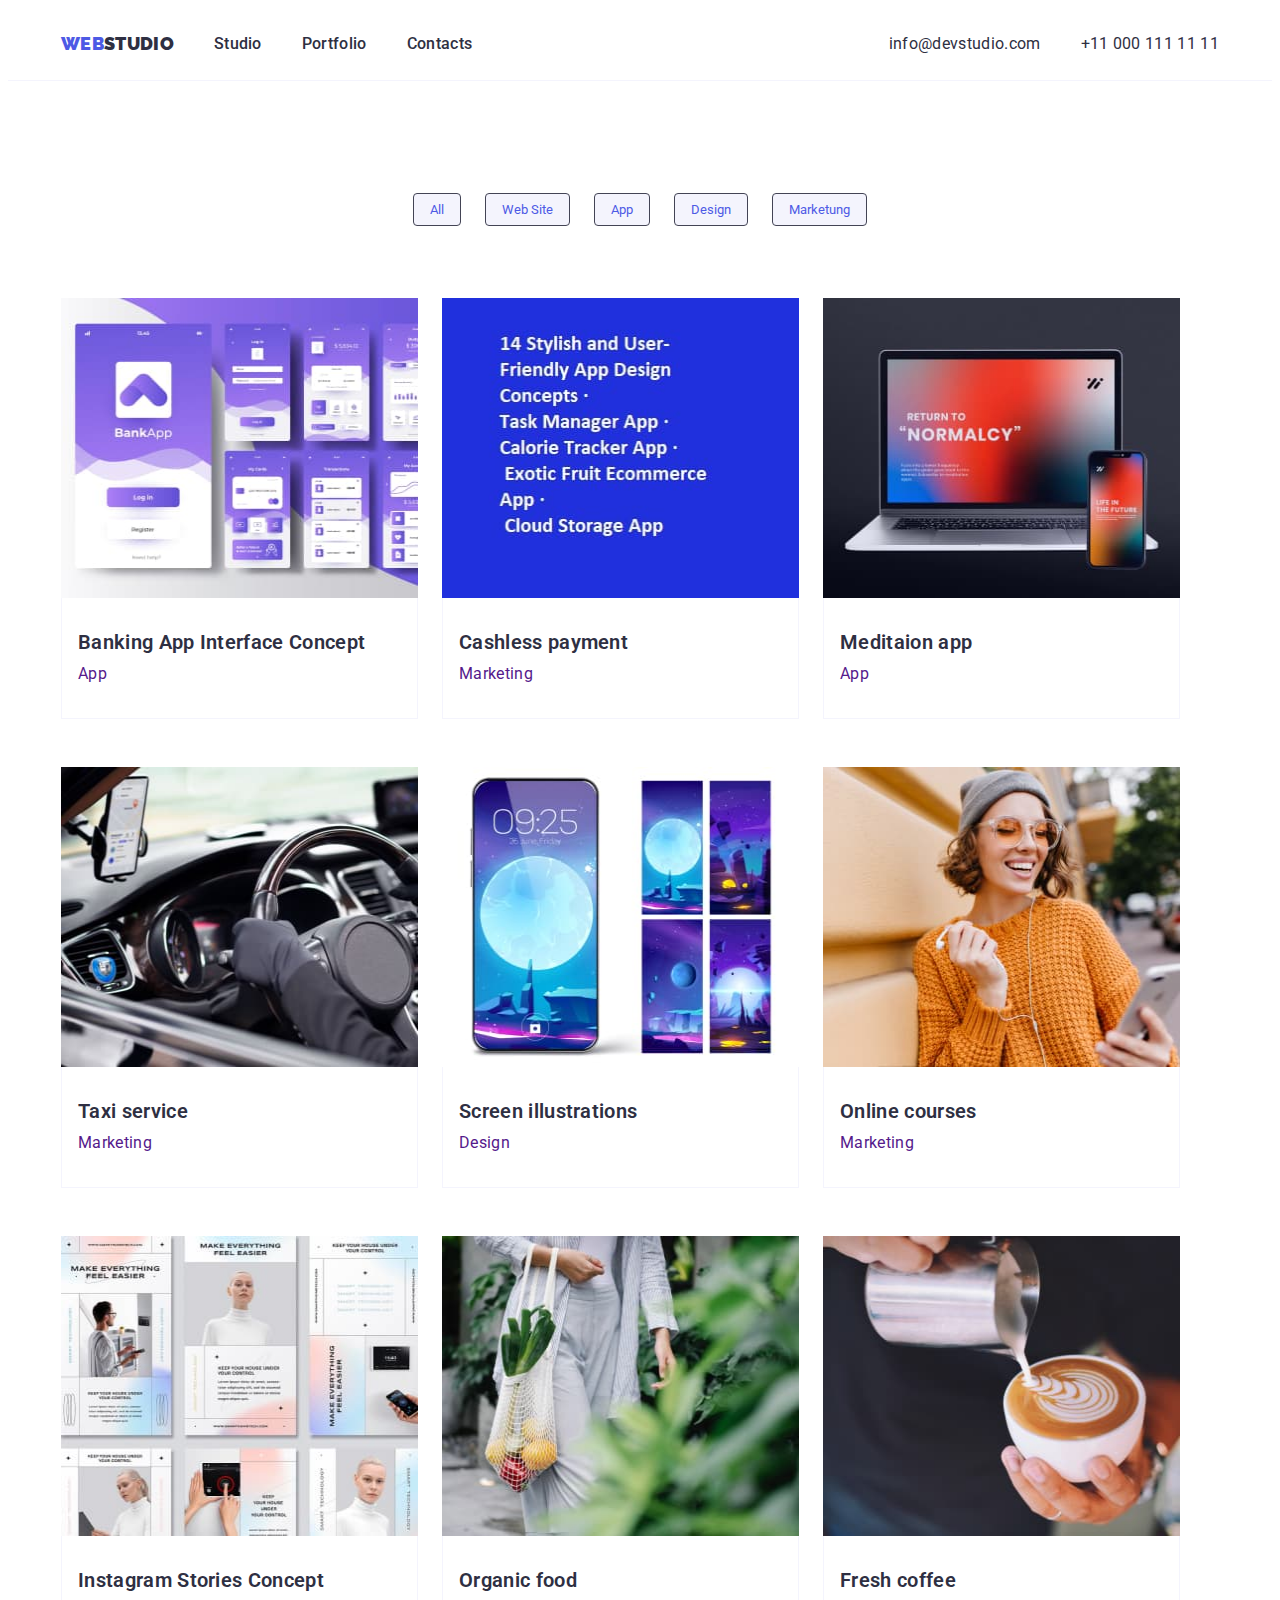
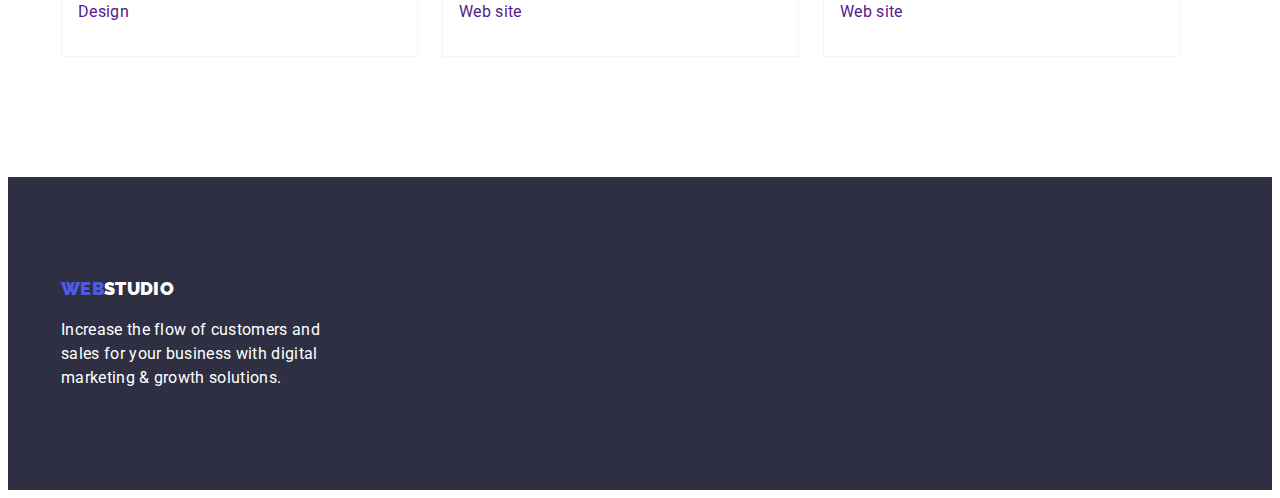
==== commit 05bd2625: "ще одно доопрацювання" ====
--- a/portfolio.html
+++ b/portfolio.html
@@ -12,7 +12,7 @@
       referrerpolicy="no-referrer"
     />
     <link
-      href="https://fonts.googleapis.com/css2?family=Raleway:wght@700&family=Roboto:ital,wght@0,400;0,500;0,900;1,700&display=swap"
+      href="https://fonts.googleapis.com/css2?family=Raleway:wght@900&family=Roboto:ital,wght@0,400;0,500;0,900;1,700&display=swap"
       rel="stylesheet"
     />
     <link href="css/styles.css" rel="stylesheet" />
@@ -21,198 +21,202 @@
   <body>
     <header class="header">
       <div class="container header-main">
-      <nav class="main-nav">
-        <a href="index.html" class="logo">
-          <span class="logo-style">Web</span>Studio</a>
-        
-
-        <ul class="navigation">
-          <li class="item">
-            <a href="index.html" class="navigation-link">Studio</a>
+        <nav class="main-nav">
+          <a href="index.html" class="logo">
+            <span class="logo-style">Web</span>Studio</a
+          >
+
+          <ul class="navigation">
+            <li class="item">
+              <a href="index.html" class="navigation-link">Studio</a>
+            </li>
+            <li class="item">
+              <a href="portfolio.html" class="navigation-link">Portfolio</a>
+            </li>
+            <li class="item">
+              <a href="#" class="navigation-link">Contacts</a>
+            </li>
+          </ul>
+        </nav>
+
+        <ul class="contact">
+          <li class="contact-item">
+            <a href="mailto:info@devstudio.com" class="contact-link"
+              >info@devstudio.com</a
+            >
           </li>
-          <li class="item">
-            <a href="portfolio.html" class="navigation-link">Portfolio</a>
-          </li>
-          <li class="item">
-            <a href="#" class="navigation-link">Contacts</a>
+          <li class="contact-item">
+            <a href="tel:+110001111111" class="contact-link"
+              >+11 000 111 11 11</a
+            >
           </li>
         </ul>
-      </nav>
-      
-      <ul class="contact">
-        <li class="contact-item">
-          <a href="mailto:info@devstudio.com" class="contact-link"
-            >info@devstudio.com</a
-          >
-        </li>
-        <li class="contact-item">
-          <a href="tel:+110001111111" class="contact-link">+11 000 111 11 11</a>
-        </li>
-      </ul>
-    </div>
+      </div>
     </header>
 
-    <main class="secondary-main">
-      <div class="container">
-      <h1 class="hidden">Our salutions</h1>
-
-      <ul class="main-button">
-        <li class="btn-item">
-          <button type="button" class="btn">All</button>
-        </li>
-        <li class="btn-item">
-          <button type="button" class="btn">Web site</button>
-        </li>
-        <li class="btn-item">
-          <button type="button" class="btn">App</button>
-        </li>
-        <li class="btn-item">
-          <button type="button" class="btn">Design</button>
-        </li>
-        <li class="btn-item">
-          <button type="button" class="btn">Marketung</button>
-        </li>
-      </ul>
-
-      <ul class="main-list">
-        <li class="cards">
-          <a href="">
-            <img
-              src="images/solutions/banking-app.jpg"
-              alt="Banking app"
-              width="357"
-              height="300"
-            />
-            <div class="card-description">
-              <h2 class="card-sections">Banking App Interface Concept</h2>
-              <p class="card-text">App</p>
-            </div>
-          </a>
-        </li>
-        <li class="cards">
-          <a href="">
-            <img
-              src="images/solutions/cashless-payment.jpg"
-              alt="Cashless payment"
-              width="357"
-              height="300"
-            />
-            <div class="card-description">
-              <h2 class="card-sections">Cashless payment</h2>
-              <p class="card-text">Marketing</p>
-            </div>
-          </a>
-        </li>
-        <li class="cards">
-          <a href="">
-            <img
-              src="images/solutions/meditaion-app.jpg"
-              alt="Meditaion app"
-              width="357"
-              height="300"
-            />
-            <div class="card-description">
-              <h2 class="card-sections">Meditaion app</h2>
-              <p class="card-text">App</p>
-            </div>
-          </a>
-        </li>
-        <li class="cards">
-          <a href="">
-            <img
-              src="images/solutions/taxi-service.jpg"
-              alt="Taxi service"
-              width="357"
-              height="300"
-            />
-            <div class="card-description">
-              <h2 class="card-sections">Taxi service</h2>
-              <p class="card-text">Marketing</p>
-            </div>
-          </a>
-        </li>
-        <li class="cards">
-          <a href="">
-            <img
-              src="images/solutions/screen-illustrations.jpg"
-              alt="Screen illustrations"
-              width="357"
-              height="300"
-            />
-            <div class="card-description">
-              <h2 class="card-sections">Screen illustrations</h2>
-              <p class="card-text">Design</p>
-            </div>
-          </a>
-        </li>
-        <li class="cards">
-          <a href="">
-            <img
-              src="images/solutions/online-courses.jpg"
-              alt="Online courses"
-              width="357"
-              height="300"
-            />
-            <div class="card-description">
-              <h2 class="card-sections">Online courses</h2>
-              <p class="card-text">Marketing</p>
-            </div>
-          </a>
-        </li>
-        <li class="cards">
-          <a href="">
-            <img
-              src="images/solutions/instagram-stories.jpg"
-              alt="Instagram stories"
-              width="357"
-              height="300"
-            />
-            <div class="card-description">
-              <h2 class="card-sections">Instagram Stories Concept</h2>
-              <p class="card-text">Design</p>
-            </div>
-          </a>
-        </li>
-        <li class="cards">
-          <a href="">
-            <img
-              src="images/solutions/organic-food.jpg"
-              alt="Organic food"
-              width="357"
-              height="300"
-            />
-            <div class="card-description">
-              <h2 class="card-sections">Organic food</h2>
-              <p class="card-text">Web site</p>
-            </div>
-          </a>
-        </li>
-        <li class="cards">
-          <a href="">
-            <img
-              src="images/solutions/fresh-coffee.jpg"
-              alt="Fresh coffee"
-              width="357"
-              height="300"
-            />
-            <div class="card-description">
-              <h2 class="card-sections">Fresh coffee</h2>
-              <p class="card-text">Web site</p>
-            </div>
-          </a>
-        </li>
-      </ul>
-      </div>
+    <main>
+      <section class="section secondary-main">
+        <div class="container">
+          <h1 class="hidden">Our salutions</h1>
+
+          <ul class="main-button">
+            <li class="btn-item">
+              <button type="button" class="btn">All</button>
+            </li>
+            <li class="btn-item">
+              <button type="button" class="btn">Web site</button>
+            </li>
+            <li class="btn-item">
+              <button type="button" class="btn">App</button>
+            </li>
+            <li class="btn-item">
+              <button type="button" class="btn">Design</button>
+            </li>
+            <li class="btn-item">
+              <button type="button" class="btn">Marketung</button>
+            </li>
+          </ul>
+
+          <ul class="main-list">
+            <li class="cards">
+              <a href="" class="link">
+                <img
+                  src="images/solutions/banking-app.jpg"
+                  alt="Banking app"
+                  width="357"
+                  height="300"
+                />
+                <div class="card-description">
+                  <h2 class="card-sections">Banking App Interface Concept</h2>
+                  <p class="card-text">App</p>
+                </div>
+              </a>
+            </li>
+            <li class="cards">
+              <a href="" class="link">
+                <img
+                  src="images/solutions/cashless-payment.jpg"
+                  alt="Cashless payment"
+                  width="357"
+                  height="300"
+                />
+                <div class="card-description">
+                  <h2 class="card-sections">Cashless payment</h2>
+                  <p class="card-text">Marketing</p>
+                </div>
+              </a>
+            </li>
+            <li class="cards">
+              <a href="" class="link">
+                <img
+                  src="images/solutions/meditaion-app.jpg"
+                  alt="Meditaion app"
+                  width="357"
+                  height="300"
+                />
+                <div class="card-description">
+                  <h2 class="card-sections">Meditaion app</h2>
+                  <p class="card-text">App</p>
+                </div>
+              </a>
+            </li>
+            <li class="cards">
+              <a href="" class="link">
+                <img
+                  src="images/solutions/taxi-service.jpg"
+                  alt="Taxi service"
+                  width="357"
+                  height="300"
+                />
+                <div class="card-description">
+                  <h2 class="card-sections">Taxi service</h2>
+                  <p class="card-text">Marketing</p>
+                </div>
+              </a>
+            </li>
+            <li class="cards">
+              <a href="" class="link">
+                <img
+                  src="images/solutions/screen-illustrations.jpg"
+                  alt="Screen illustrations"
+                  width="357"
+                  height="300"
+                />
+                <div class="card-description">
+                  <h2 class="card-sections">Screen illustrations</h2>
+                  <p class="card-text">Design</p>
+                </div>
+              </a>
+            </li>
+            <li class="cards">
+              <a href="" class="link">
+                <img
+                  src="images/solutions/online-courses.jpg"
+                  alt="Online courses"
+                  width="357"
+                  height="300"
+                />
+                <div class="card-description">
+                  <h2 class="card-sections">Online courses</h2>
+                  <p class="card-text">Marketing</p>
+                </div>
+              </a>
+            </li>
+            <li class="cards">
+              <a href="" class="link">
+                <img
+                  src="images/solutions/instagram-stories.jpg"
+                  alt="Instagram stories"
+                  width="357"
+                  height="300"
+                />
+                <div class="card-description">
+                  <h2 class="card-sections">Instagram Stories Concept</h2>
+                  <p class="card-text">Design</p>
+                </div>
+              </a>
+            </li>
+            <li class="cards">
+              <a href="" class="link">
+                <img
+                  src="images/solutions/organic-food.jpg"
+                  alt="Organic food"
+                  width="357"
+                  height="300"
+                />
+                <div class="card-description">
+                  <h2 class="card-sections">Organic food</h2>
+                  <p class="card-text">Web site</p>
+                </div>
+              </a>
+            </li>
+            <li class="cards">
+              <a href="" class="link">
+                <img
+                  src="images/solutions/fresh-coffee.jpg"
+                  alt="Fresh coffee"
+                  width="357"
+                  height="300"
+                />
+                <div class="card-description">
+                  <h2 class="card-sections">Fresh coffee</h2>
+                  <p class="card-text">Web site</p>
+                </div>
+              </a>
+            </li>
+          </ul>
+        </div>
+      </section>
     </main>
     <footer class="footer">
       <div class="container">
-      <a href="index.html" class="logo-footer"
-        ><span class="logo-style">Web</span>Studio</a
-      >
-      <p class="text-footer">
-        Increase the flow of customers and sales for your business with digital
-        marketing & growth solutions.
-      </p>
+        <a href="index.html" class="logo-footer"
+          ><span class="logo-style">Web</span>Studio</a
+        >
+        <p class="text-footer">
+          Increase the flow of customers and sales for your business with
+          digital marketing & growth solutions.
+        </p>
       </div>
     </footer>
   </body>
--- a/css/styles.css
+++ b/css/styles.css
@@ -21,6 +21,11 @@
   letter-spacing: 0.02em;
   color: var(--body-text);
   background-color: var(--white-color);
+  text-decoration: none;
+}
+
+img{
+  display: block;
 }
 
 ul {
@@ -39,14 +44,14 @@
 button:active {
   background-color: var(--active-color);
   color: var(--light-background);
-} 
+}
 
 /*HEADER*/
 .header {
-  padding-left: 156px;
-  padding-right: 156px;
-  margin: 0;
-  box-shadow: -1px 1px 1px var(--body-text);
+  margin: 0;
+  border-bottom-width: 1px;
+  border-bottom-style:  solid;
+  border-bottom-color: var(--light-background);
 }
 
 .header-main {
@@ -56,7 +61,8 @@
 
 .logo {
   font-family: "Raleway";
-  font-weight: 800;
+
+  font-weight: 900;
   font-size: 18px;
   line-height: 1.3;
   color: var(--dark-color);
@@ -92,7 +98,7 @@
 }
 
 .navigation-link {
-  font-weight: 600;
+  font-weight: 500;
   font-size: 16px;
   line-height: 1.5;
   color: var(--dark-color);
@@ -135,7 +141,10 @@
 }
 
 /*SECTION 1/1*/
-
+.section {
+  padding-top: 120px;
+  padding-bottom: 120px;
+}
 .main {
   padding: 192px 0;
   background-color: var(--dark-color);
@@ -175,9 +184,7 @@
 
 /*SECTION 2/1*/
 .item-principle {
-  padding-top: 120px;
-  padding-right: 156px;
-  padding-left: 156px;
+  /*padding-top: 120px;*/
   margin: 0;
 }
 
@@ -208,10 +215,8 @@
 }
 
 .offers {
-  padding-top: 120px;
-  padding-left: 156px;
-  padding-right: 156px;
-  padding-bottom: 120px;
+   padding-top: 0;
+  
   margin: 0;
 }
 
@@ -239,7 +244,7 @@
 
 /*SECTION 3/1*/
 .team-style {
-  padding: 120px 156px;
+  /* padding: 120px 0;*/
   background-color: var(--light-background);
 }
 
@@ -299,11 +304,10 @@
 
 /* SECTION 2/2*/
 .secondary-main {
+  padding-top: 0;
   margin: 0;
   padding-top: 96px;
-  padding-bottom: 120px;
-  padding-left: 156px;
-  padding-right: 156px;
+  
 }
 
 .main-button {
@@ -312,6 +316,7 @@
   margin-bottom: 72px;
   padding-left: 0;
   justify-content: center;
+  
 }
 
 .main-button .btn-item + .btn-item {
@@ -322,6 +327,7 @@
   padding: 8px 16px;
   border-radius: 4px;
   border: 1px solid var(--body-text);
+  text-transform: capitalize;
 }
 
 .main-list {
@@ -334,11 +340,12 @@
 .cards {
   margin-right: 24px;
   margin-bottom: 48px;
-  border: 0.5px solid #f4f4fd;
-  box-shadow: 0px 1px 6px rgba(46, 47, 66, 0.08);
   background-color: var(--white-color);
 }
-
+ .cards:hover,
+ .cards:focus{
+  
+ }
 .cards:nth-child(3n) {
   margin-right: 0;
 }
@@ -353,17 +360,31 @@
   line-height: 1.2;
   color: var(--dark-color);
   margin: 0;
+  text-decoration: none;
 }
 
 .card-text {
   margin: 0;
   margin-top: 8px;
+  text-decoration: none;
 }
 
 .card-description {
   padding-top: 32px;
   padding-left: 16px;
   padding-bottom: 32px;
+  border-bottom-width: 1px;
+  border-bottom-style: solid;
+  border-bottom-color: var(--light-background);
+  border-right-width: 1px;
+  border-right-style: solid;
+  border-right-color:var(--light-background);
+  border-left-width: 1px;
+  border-left-style: solid;
+  border-left-color:var(--light-background);
+}
+.link{
+  text-decoration: none;
 }
 
 /*FOOTER*/
@@ -376,7 +397,7 @@
 
 .logo-footer {
   font-family: "Raleway";
-  font-weight: 800;
+  font-weight: 900;
   font-size: 18px;
   line-height: 1.3;
   color: var(--white-color);
